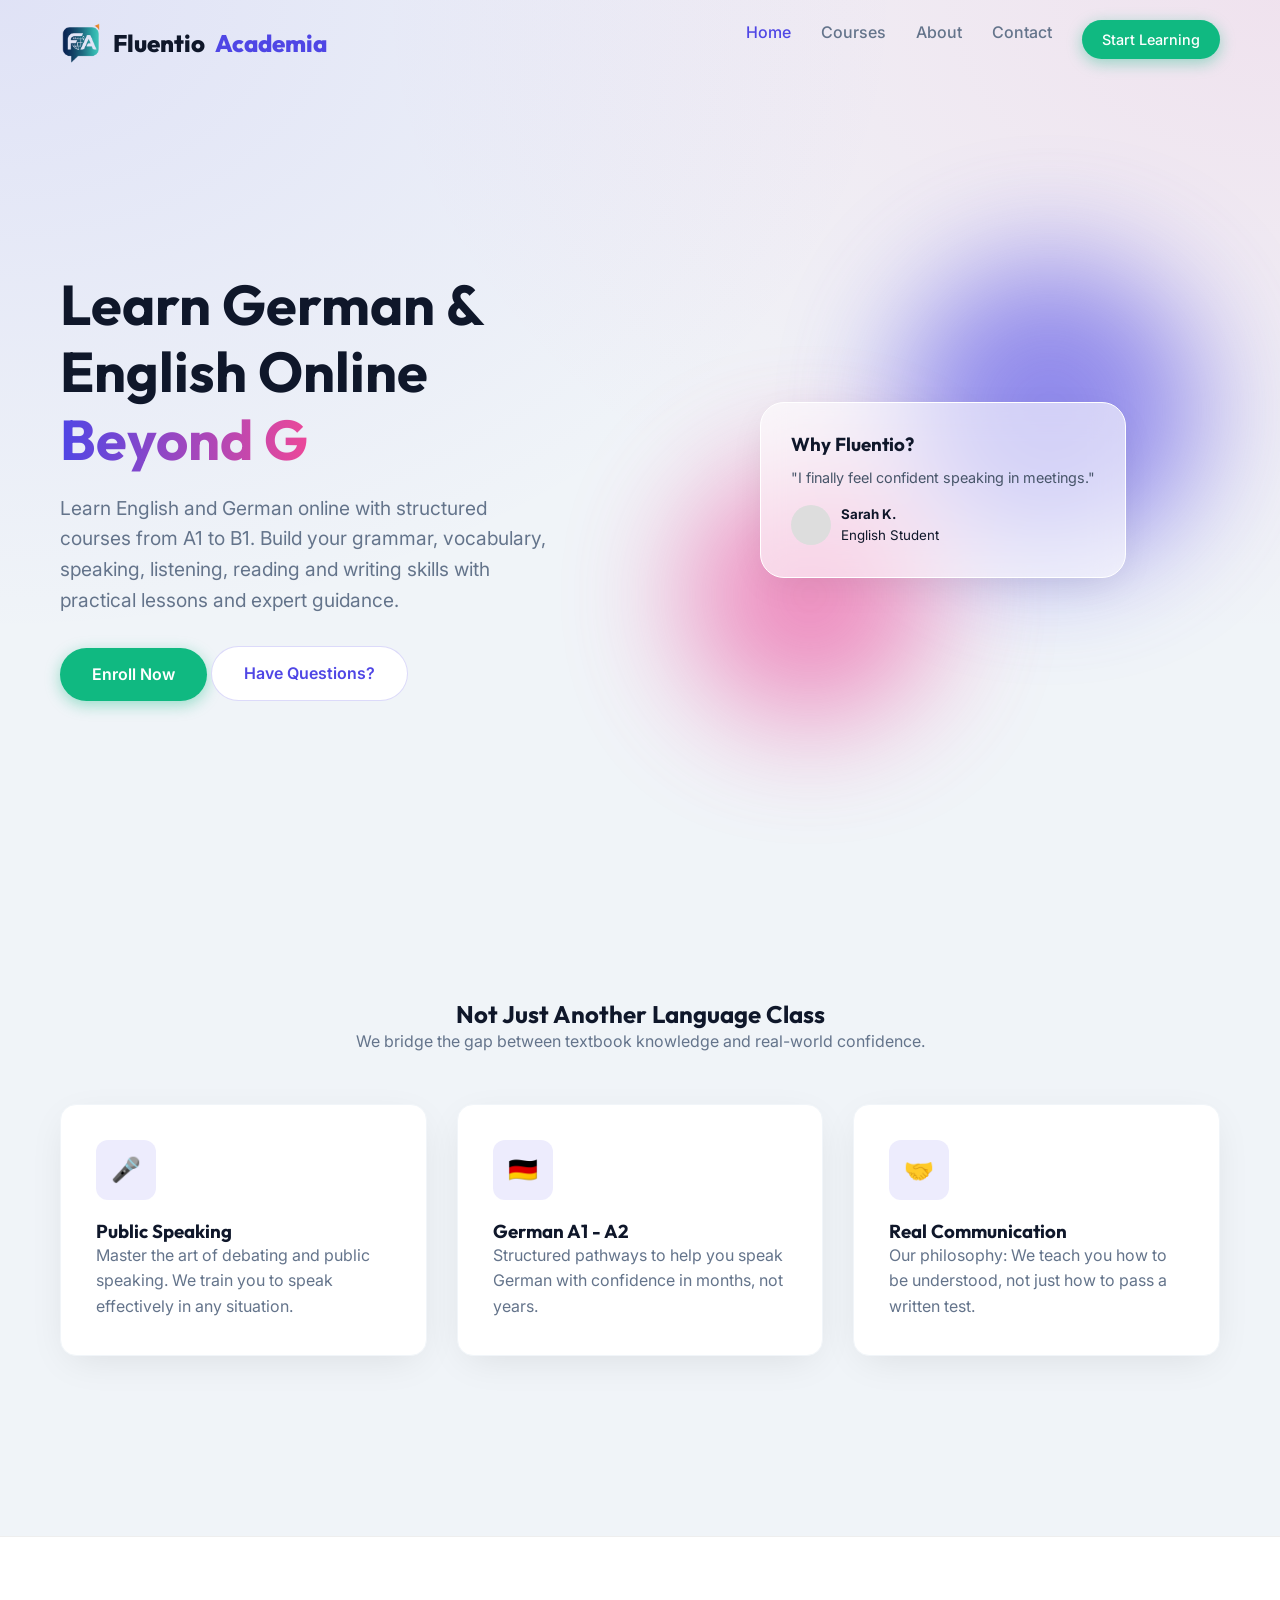
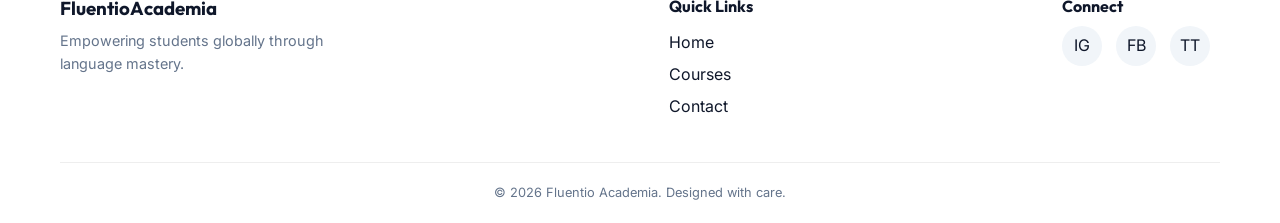
==== index.html @ ab0e600b "Add meta description for SEO Added a meta description tag for SEO optimization." ====
<!DOCTYPE html>
<html lang="en">
<head>
      <meta charset="UTF-8">
    <meta name="viewport" content="width=device-width, initial-scale=1.0"> 

    <title>Learn German & English Online | Fluentio Academia</title>

    <meta name="description" content="Learn German and English online with Fluentio Academia through structured courses, practical lessons, and real communication practice.">

    <link rel="preconnect" href="https://fonts.googleapis.com">
    <link rel="preconnect" href="https://fonts.gstatic.com" crossorigin>
    <link href="https://fonts.googleapis.com/css2?family=Inter:wght@400;500;600&family=Outfit:wght@500;700;800&display=swap" rel="stylesheet">

    <link rel="stylesheet" href="style.css">
    <meta name="google-site-verification" content="ZrYTrTBHNGW5aCZRoIy50OeVQbkloS3wR7sVAbK1KYc" />
</head>
<body>

    <header id="header">
        <div class="container">
            <nav>
                <div class="logo">
                    <img src="assets/logo.png" alt="Fluentio Logo">
                    Fluentio<span>Academia</span>
                </div>
                <ul class="nav-links">
                    <li><a href="index.html" class="active">Home</a></li>
                    <li><a href="courses.html">Courses</a></li>
                    <li><a href="about.html">About</a></li>
                    <li><a href="contact.html">Contact</a></li>
                    <li><a href="courses.html" class="btn btn-primary" style="padding: 8px 20px; font-size: 0.9rem;">Start Learning</a></li>
                </ul>
                <div class="hamburger">
                    <span></span><span></span><span></span>
                </div>
            </nav>
        </div>
    </header>

    <section class="hero">
        <div class="container hero-grid">
            <div class="hero-text reveal">
                <h1>Learn German & English Online <br><span class="gradient-text" id="typewriter"></span></h1>
                <p>Learn English and German online with structured courses from A1 to B1. Build your grammar, vocabulary, speaking, listening, reading and writing skills with practical lessons and expert guidance.</p>
                <div class="cta-group">
                    <a href="courses.html" class="btn btn-primary">Enroll Now</a>
                    <a href="contact.html" class="btn btn-secondary">Have Questions?</a>
                </div>
            </div>
            <div class="hero-visual reveal">
                <div class="blob blob-1"></div>
                <div class="blob blob-2"></div>
                <div class="hero-card-glass">
                    <h3 style="margin-bottom: 10px;">Why Fluentio?</h3>
                    <p style="font-size: 0.9rem; color: #475569;">"I finally feel confident speaking in meetings."</p>
                    <div style="margin-top: 15px; display: flex; align-items: center; gap: 10px;">
                        <div style="width: 40px; height: 40px; background: #ddd; border-radius: 50%; background-image: url('https://images.unsplash.com/photo-1534528741775-53994a69daeb?auto=format&fit=crop&w=64&h=64'); background-size: cover;"></div>
                        <small><b>Sarah K.</b> <br> English Student</small>
                    </div>
                </div>
            </div>
        </div>
    </section>

    <section class="section-padding">
        <div class="container">
            <div class="text-center reveal">
                <h2>Not Just Another Language Class</h2>
                <p style="color: var(--gray);">We bridge the gap between textbook knowledge and real-world confidence.</p>
            </div>
            
            <div class="feature-grid">
                <div class="card reveal">
                    <div class="icon-box">🎤</div>
                    <h3>Public Speaking</h3>
                    <p style="color: var(--gray);">Master the art of debating and public speaking. We train you to speak effectively in any situation.</p>
                </div>
                <div class="card reveal">
                    <div class="icon-box">🇩🇪</div>
                    <h3>German A1 - A2</h3>
                    <p style="color: var(--gray);">Structured pathways to help you speak German with confidence in months, not years.</p>
                </div>
                <div class="card reveal">
                    <div class="icon-box">🤝</div>
                    <h3>Real Communication</h3>
                    <p style="color: var(--gray);">Our philosophy: We teach you how to be understood, not just how to pass a written test.</p>
                </div>
            </div>
        </div>
    </section>

    <footer>
        <div class="container">
            <div class="footer-content">
                <div>
                    <h3>Fluentio<span>Academia</span></h3>
                    <p style="color: var(--gray); font-size: 0.9rem; max-width: 300px; margin-top: 10px;">
                        Empowering students globally through language mastery.
                    </p>
                </div>
                <div>
                    <h4>Quick Links</h4>
                    <ul style="margin-top: 10px; line-height: 2;">
                        <li><a href="index.html">Home</a></li>
                        <li><a href="courses.html">Courses</a></li>
                        <li><a href="contact.html">Contact</a></li>
                    </ul>
                </div>
                <div>
                    <h4>Connect</h4>
                    <div class="socials" style="margin-top: 10px;">
                        <a href="#">IG</a>
                        <a href="#">FB</a>
                        <a href="#">TT</a>
                    </div>
                </div>
            </div>
            <div style="border-top: 1px solid #eee; padding-top: 20px; text-align: center; color: var(--gray); font-size: 0.8rem;">
                &copy; <span id="year"></span> Fluentio Academia. Designed with care.
            </div>
        </div>
    </footer>

    <script src="script.js"></script>
</body>
</html>
---- style.css ----
:root {
    --primary: #4f46e5; /* Indigo */
    --primary-dark: #4338ca;
    --secondary: #ec4899; /* Pink gradient accent */
    --green: #10b981; /* Green for high contrast */
    --accent: #f59e0b; /* Amber */
    --dark: #0f172a;
    --light: #f8fafc;
    --gray: #64748b;
    --glass: rgba(255, 255, 255, 0.7);
    --glass-border: rgba(255, 255, 255, 0.5);
    --shadow: 0 10px 40px -10px rgba(0,0,0,0.1);
    --radius: 16px;
    --font-head: 'Outfit', sans-serif;
    --font-body: 'Inter', sans-serif;
}

* { margin: 0; padding: 0; box-sizing: border-box; }

body {
    font-family: var(--font-body);
    background-color: #f0f4f8;
    color: var(--dark);
    line-height: 1.6;
    overflow-x: hidden;
    /* Mesh Gradient Background */
    background-image: 
        radial-gradient(at 0% 0%, rgba(79, 70, 229, 0.1) 0px, transparent 50%),
        radial-gradient(at 100% 0%, rgba(236, 72, 153, 0.1) 0px, transparent 50%);
    background-attachment: fixed;
}

h1, h2, h3, h4 { font-family: var(--font-head); font-weight: 700; line-height: 1.2; }
a { text-decoration: none; color: inherit; transition: 0.3s; }
ul { list-style: none; }
img { max-width: 100%; display: block; }

/* --- Layout Utilities --- */
.container {
    max-width: 1200px;
    margin: 0 auto;
    padding: 0 20px;
}

.section-padding { padding: 100px 0; }
.text-center { text-align: center; }

/* --- Components --- */
.btn {
    display: inline-block;
    padding: 14px 32px;
    border-radius: 50px;
    font-weight: 600;
    cursor: pointer;
    position: relative;
    overflow: hidden;
    z-index: 1;
    border: none;
    font-size: 1rem;
}

.btn-primary {
    background: var(--green);
    color: white !important; /* Make sure the text color is white */
    box-shadow: 0 4px 15px rgba(16, 185, 129, 0.4);
}

.btn-primary:hover {
    background: #059669; /* Darker green */
    transform: translateY(-3px);
    box-shadow: 0 8px 25px rgba(16, 185, 129, 0.6);
}

.btn-secondary {
    background: white;
    color: var(--primary);
    border: 1px solid rgba(79, 70, 229, 0.2);
}

.btn-secondary:hover {
    background: #f8fafc;
    border-color: var(--primary);
    transform: translateY(-3px);
}

/* --- Header & Nav --- */
header {
    position: fixed;
    top: 0;
    width: 100%;
    z-index: 1000;
    transition: 0.4s ease;
    padding: 20px 0;
}

header.scrolled {
    background: rgba(255, 255, 255, 0.85);
    backdrop-filter: blur(12px);
    padding: 15px 0;
    box-shadow: 0 4px 30px rgba(0, 0, 0, 0.05);
}

nav {
    display: flex;
    justify-content: space-between;
    align-items: center;
}

.logo {
    font-family: var(--font-head);
    font-size: 1.5rem;
    font-weight: 800;
    color: var(--dark);
    display: flex;
    align-items: center;
    gap: 10px;
}

.logo span { color: var(--primary); }
.logo img { height: 40px; }

.nav-links { display: flex; gap: 30px; }
.nav-links a {
    font-weight: 500;
    color: var(--gray);
    position: relative;
}

.nav-links a:hover, .nav-links a.active { color: var(--primary); }
.nav-links a::after {
    content: '';
    position: absolute;
    width: 0;
    height: 2px;
    bottom: -5px;
    left: 0;
    background: var(--secondary);
    transition: 0.3s;
}
.nav-links a:hover::after { width: 100%; }

/* Mobile Menu */
.hamburger { display: none; cursor: pointer; flex-direction: column; gap: 6px; }
.hamburger span { width: 30px; height: 3px; background: var(--dark); border-radius: 3px; transition: 0.3s; }

/* --- Hero Section --- */
.hero {
    min-height: 100vh;
    display: flex;
    align-items: center;
    position: relative;
    padding-top: 80px;
    overflow: hidden;
}

.hero-grid {
    display: grid;
    grid-template-columns: 1fr 1fr;
    gap: 50px;
    align-items: center;
}

.hero-text h1 {
    font-size: 3.5rem;
    margin-bottom: 20px;
    color: var(--dark);
}

.gradient-text {
    background: linear-gradient(to right, var(--primary), var(--secondary));
    -webkit-background-clip: text;
    -webkit-text-fill-color: transparent;
}

.hero-text p {
    font-size: 1.2rem;
    color: var(--gray);
    margin-bottom: 30px;
    max-width: 500px;
}

/* Abstract blobs for Hero Image Area */
.hero-visual {
    position: relative;
    height: 500px;
    display: flex;
    justify-content: center;
    align-items: center;
}

.blob {
    position: absolute;
    border-radius: 50%;
    filter: blur(60px);
    z-index: -1;
    opacity: 0.6;
}
.blob-1 { width: 300px; height: 300px; background: var(--primary); top: 20px; right: 20px; animation: float 6s infinite alternate; }
.blob-2 { width: 250px; height: 250px; background: var(--secondary); bottom: 20px; left: 20px; animation: float 5s infinite alternate-reverse; }

.hero-card-glass {
    background: rgba(255, 255, 255, 0.6);
    backdrop-filter: blur(16px);
    border: 1px solid white;
    padding: 30px;
    border-radius: 24px;
    box-shadow: var(--shadow);
    max-width: 400px;
    position: relative;
    animation: slideUp 1s ease-out;
}

/* --- Features / Grid --- */
.feature-grid {
    display: grid;
    grid-template-columns: repeat(auto-fit, minmax(300px, 1fr));
    gap: 30px;
    margin-top: 50px;
}

/* --- Find this around line 183 in style.css --- */
.card {
    background: white;
    padding: 35px;
    border-radius: var(--radius);
    box-shadow: var(--shadow);
    border: 1px solid #f1f5f9;
    transition: 0.3s;
    position: relative;
    /* CHANGE THIS from hidden to visible */
    overflow: visible; 
}
/* --- Add this to your style.css or update the existing one --- */
.pricing-grid {
    display: grid;
    grid-template-columns: repeat(auto-fit, minmax(320px, 1fr));
    gap: 32px;
    max-width: 900px;
    margin: 0 auto;
    
    /* ADD THIS: Gives the floating badges room at the top so they don't overlap text */
    padding-top: 40px; 
    margin-top: 60px;
}

.card:hover {
    transform: translateY(-10px);
    border-color: var(--primary);
}

.icon-box {
    width: 60px;
    height: 60px;
    background: rgba(79, 70, 229, 0.1);
    border-radius: 12px;
    display: flex;
    align-items: center;
    justify-content: center;
    margin-bottom: 20px;
    font-size: 1.5rem;
}

/* --- Course Cards (Specific) --- */
.course-card {
    display: flex;
    flex-direction: column;
    height: 100%;
}

.course-header { margin-bottom: 20px; border-bottom: 1px solid #eee; padding-bottom: 20px; }
.price-tag { font-size: 2rem; font-weight: 800; color: var(--dark); display: block; margin-top: 10px; }
.price-tag span { font-size: 1rem; color: var(--gray); font-weight: 500; }

.course-features li {
    margin-bottom: 12px;
    color: var(--gray);
    display: flex;
    align-items: center;
    gap: 10px;
}

.course-features li::before {
    content: '✓';
    color: var(--primary);
    font-weight: 800;
}

.badge {
    position: absolute;
    top: 20px;
    right: 20px;
    background: var(--accent);
    color: white;
    padding: 5px 12px;
    border-radius: 20px;
    font-size: 0.75rem;
    font-weight: 700;
    text-transform: uppercase;
}

/* --- Founder Cards --- */
/* --- Founder Cards --- */
.founder-grid {
    display: grid;
    grid-template-columns: repeat(auto-fit, minmax(300px, 1fr));
    gap: 40px;
}

.founder-card {
    text-align: center; /* Ensures text is centered */
    display: flex;
    flex-direction: column;
    align-items: center; /* Ensures the image container is centered */
    padding: 40px 25px;
}

.founder-img {
    width: 200px;  /* Increased size for better visibility */
    height: 200px;
    border-radius: 50%; /* Keeps it circular */
    
    /* THE FIX: */
    object-fit: cover; 
    object-position: top center; /* Focuses on the face/top of image instead of the middle */
    
    margin-bottom: 25px;
    border: 5px solid white; /* Thicker, nicer border */
    box-shadow: 0 10px 25px rgba(79, 70, 229, 0.2); /* Adds a glow behind the photo */
    background-color: #eee; /* Fallback color if image loads slow */
}

.social-handle { 
    color: var(--primary); 
    font-weight: 700; 
    font-size: 0.95rem;
    margin-bottom: 5px;
    text-transform: uppercase;
    letter-spacing: 1px;
}

/* --- Footer --- */
footer {
    background: white;
    padding: 60px 0 20px;
    margin-top: 80px;
    border-top: 1px solid #eee;
}

.footer-content {
    display: flex;
    justify-content: space-between;
    flex-wrap: wrap;
    gap: 40px;
    margin-bottom: 40px;
}

.socials a {
    width: 40px;
    height: 40px;
    background: #f1f5f9;
    display: inline-flex;
    align-items: center;
    justify-content: center;
    border-radius: 50%;
    margin-right: 10px;
}
.socials a:hover { background: var(--primary); color: rgb(10, 10, 10); }

/* --- Animations --- */
@keyframes float {
    0% { transform: translate(0, 0); }
    100% { transform: translate(20px, 40px); }
}

@keyframes slideUp {
    from { opacity: 0; transform: translateY(40px); }
    to { opacity: 1; transform: translateY(0); }
}

.reveal {
    opacity: 0;
    transform: translateY(30px);
    transition: all 0.8s ease-out;
}
.reveal.active { opacity: 1; transform: translateY(0); }

/* --- Mobile Responsiveness --- */
@media (max-width: 900px) {
    .hero-grid, .contact-wrapper { grid-template-columns: 1fr; }
    .hero-text { text-align: center; }
    .hero-text p { margin: 0 auto 30px; }
    .hero-visual { height: 300px; }
    .hero-text h1 { font-size: 2.5rem; }
    
    .hamburger { display: flex; z-index: 1001; }
    .nav-links {
        position: fixed;
        top: 0;
        right: -100%;
        height: 100vh;
        width: 70%;
        background: white;
        flex-direction: column;
        justify-content: center;
        align-items: center;
        box-shadow: -10px 0 30px rgba(0,0,0,0.1);
        transition: 0.4s;
    }
    .nav-links.mobile-active { right: 0; }
}
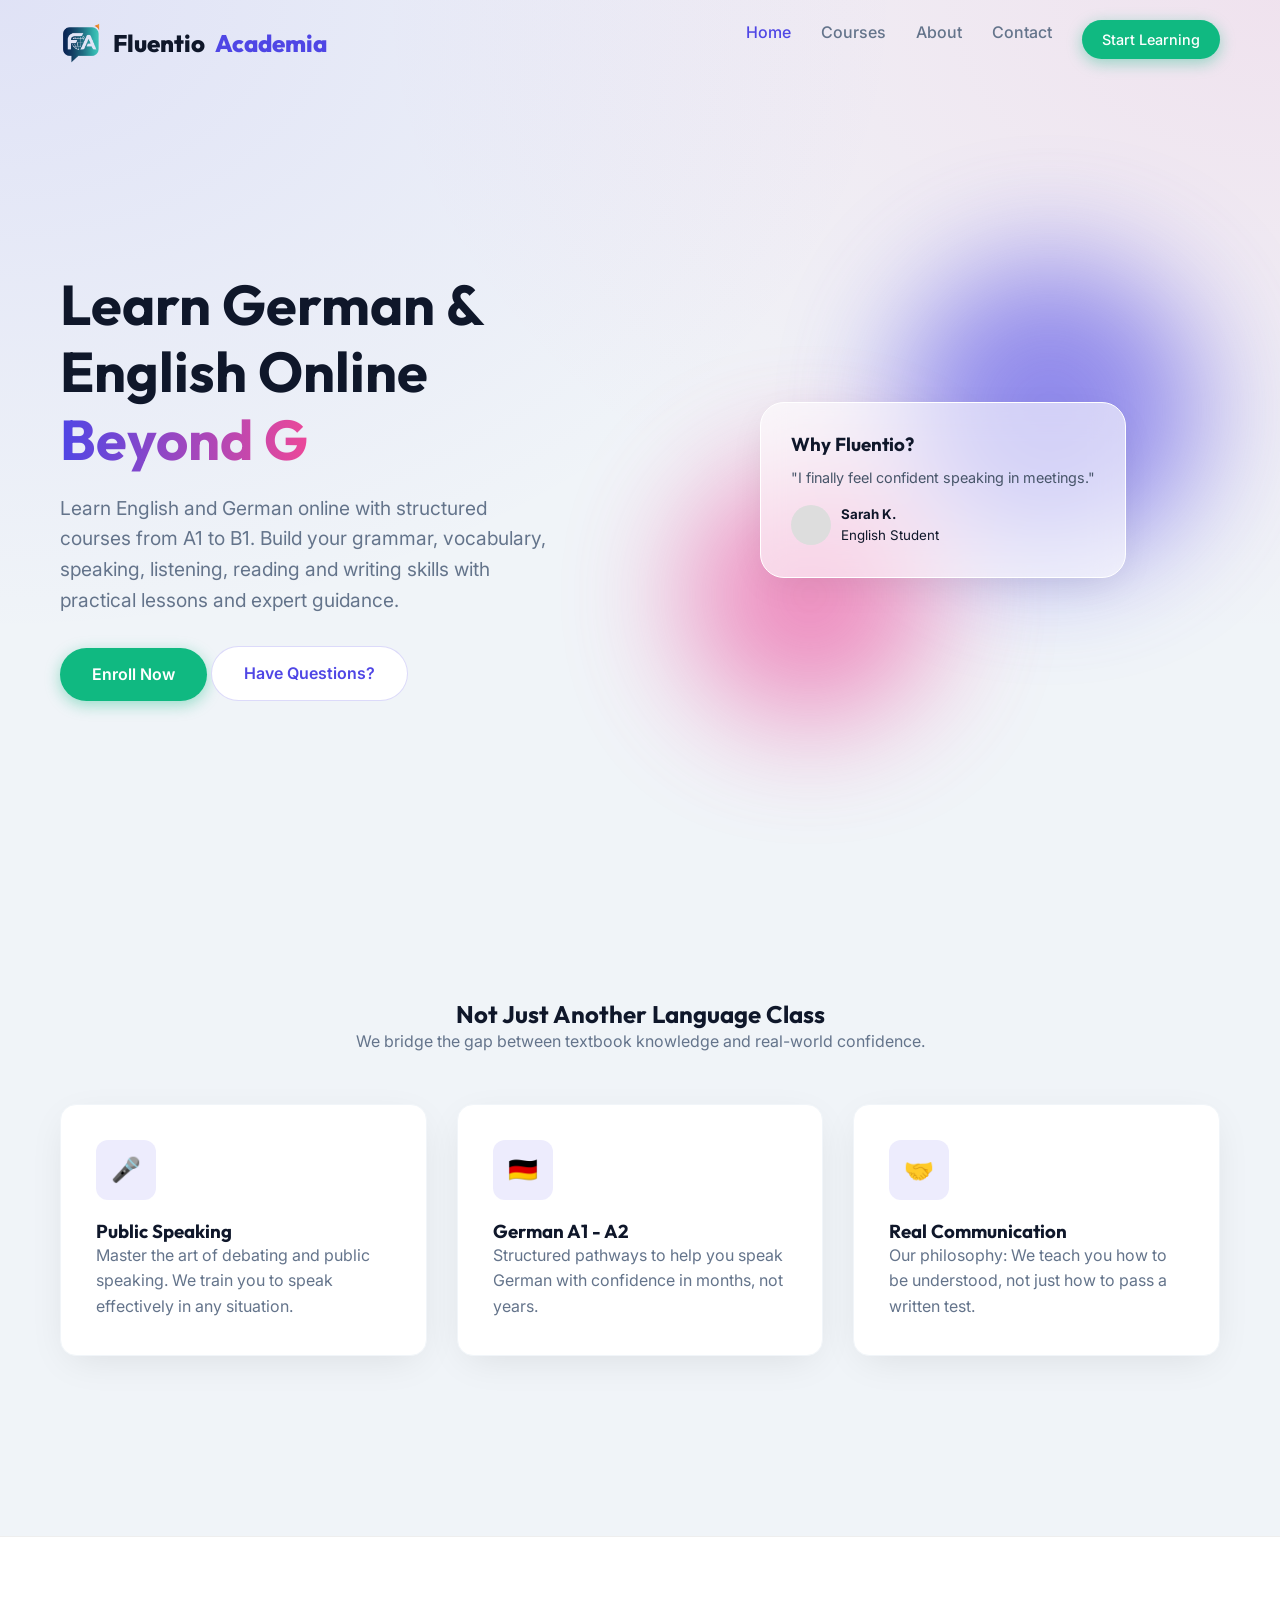
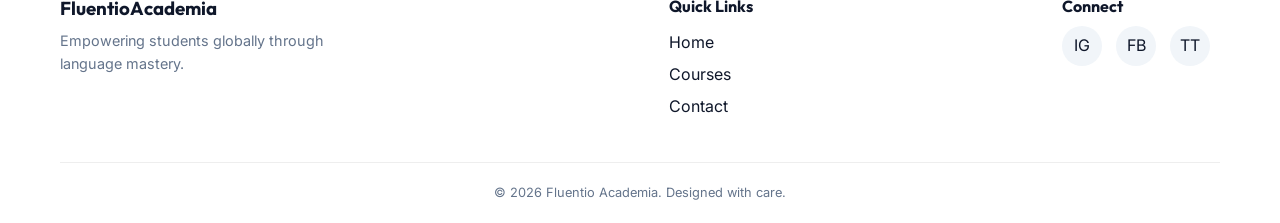
==== commit 8c278dbf: "Revise SEO metadata in index.html Updated the title and description for better SEO. Added robots met" ====
--- a/index.html
+++ b/index.html
@@ -1,19 +1,51 @@
 <!DOCTYPE html>
 <html lang="en">
 <head>
-      <meta charset="UTF-8">
-    <meta name="viewport" content="width=device-width, initial-scale=1.0"> 
+    <meta charset="UTF-8">
+    <meta name="viewport" content="width=device-width, initial-scale=1.0">
 
-    <title>Learn German & English Online | Fluentio Academia</title>
+    <title>Fluentio Academia | Learn German & English Online</title>
 
-    <meta name="description" content="Learn German and English online with Fluentio Academia through structured courses, practical lessons, and real communication practice.">
+    <meta name="description" content="Fluentio Academia offers online German and English courses with structured lessons in grammar, vocabulary, speaking, listening, reading and writing. Learn German from A1 to B1 online.">
 
+    <meta name="robots" content="index, follow">
+
+    <link rel="canonical" href="https://muneebinu.github.io/Fluentio-Academia/">
+
+    <!-- Google Search Console Verification -->
+    <meta name="google-site-verification" content="ZrYTrTBHNGW5aCZRoIy50OeVQbkloS3wR7sVAbK1KYc">
+
+    <!-- Open Graph -->
+    <meta property="og:type" content="website">
+    <meta property="og:title" content="Fluentio Academia | Learn German & English Online">
+    <meta property="og:description" content="Learn German and English online with structured courses and practical lessons.">
+    <meta property="og:url" content="https://muneebinu.github.io/Fluentio-Academia/">
+    <meta property="og:site_name" content="Fluentio Academia">
+
+    <!-- Twitter / X -->
+    <meta name="twitter:card" content="summary">
+    <meta name="twitter:title" content="Fluentio Academia | Learn German & English Online">
+    <meta name="twitter:description" content="Learn German and English online with structured courses and practical lessons.">
+
+    <!-- Fonts -->
     <link rel="preconnect" href="https://fonts.googleapis.com">
     <link rel="preconnect" href="https://fonts.gstatic.com" crossorigin>
+
     <link href="https://fonts.googleapis.com/css2?family=Inter:wght@400;500;600&family=Outfit:wght@500;700;800&display=swap" rel="stylesheet">
 
+    <!-- Website CSS -->
     <link rel="stylesheet" href="style.css">
-    <meta name="google-site-verification" content="ZrYTrTBHNGW5aCZRoIy50OeVQbkloS3wR7sVAbK1KYc" />
+
+    <!-- Structured Data -->
+    <script type="application/ld+json">
+    {
+      "@context": "https://schema.org",
+      "@type": "EducationalOrganization",
+      "name": "Fluentio Academia",
+      "url": "https://muneebinu.github.io/Fluentio-Academia/",
+      "description": "Fluentio Academia offers online German and English language courses with structured lessons in grammar, vocabulary, speaking, listening, reading and writing."
+    }
+    </script>
 </head>
 <body>
 
@@ -21,7 +53,7 @@
         <div class="container">
             <nav>
                 <div class="logo">
-                    <img src="assets/logo.png" alt="Fluentio Logo">
+                  <img src="assets/logo.png" alt="Fluentio Academia logo">
                     Fluentio<span>Academia</span>
                 </div>
                 <ul class="nav-links">
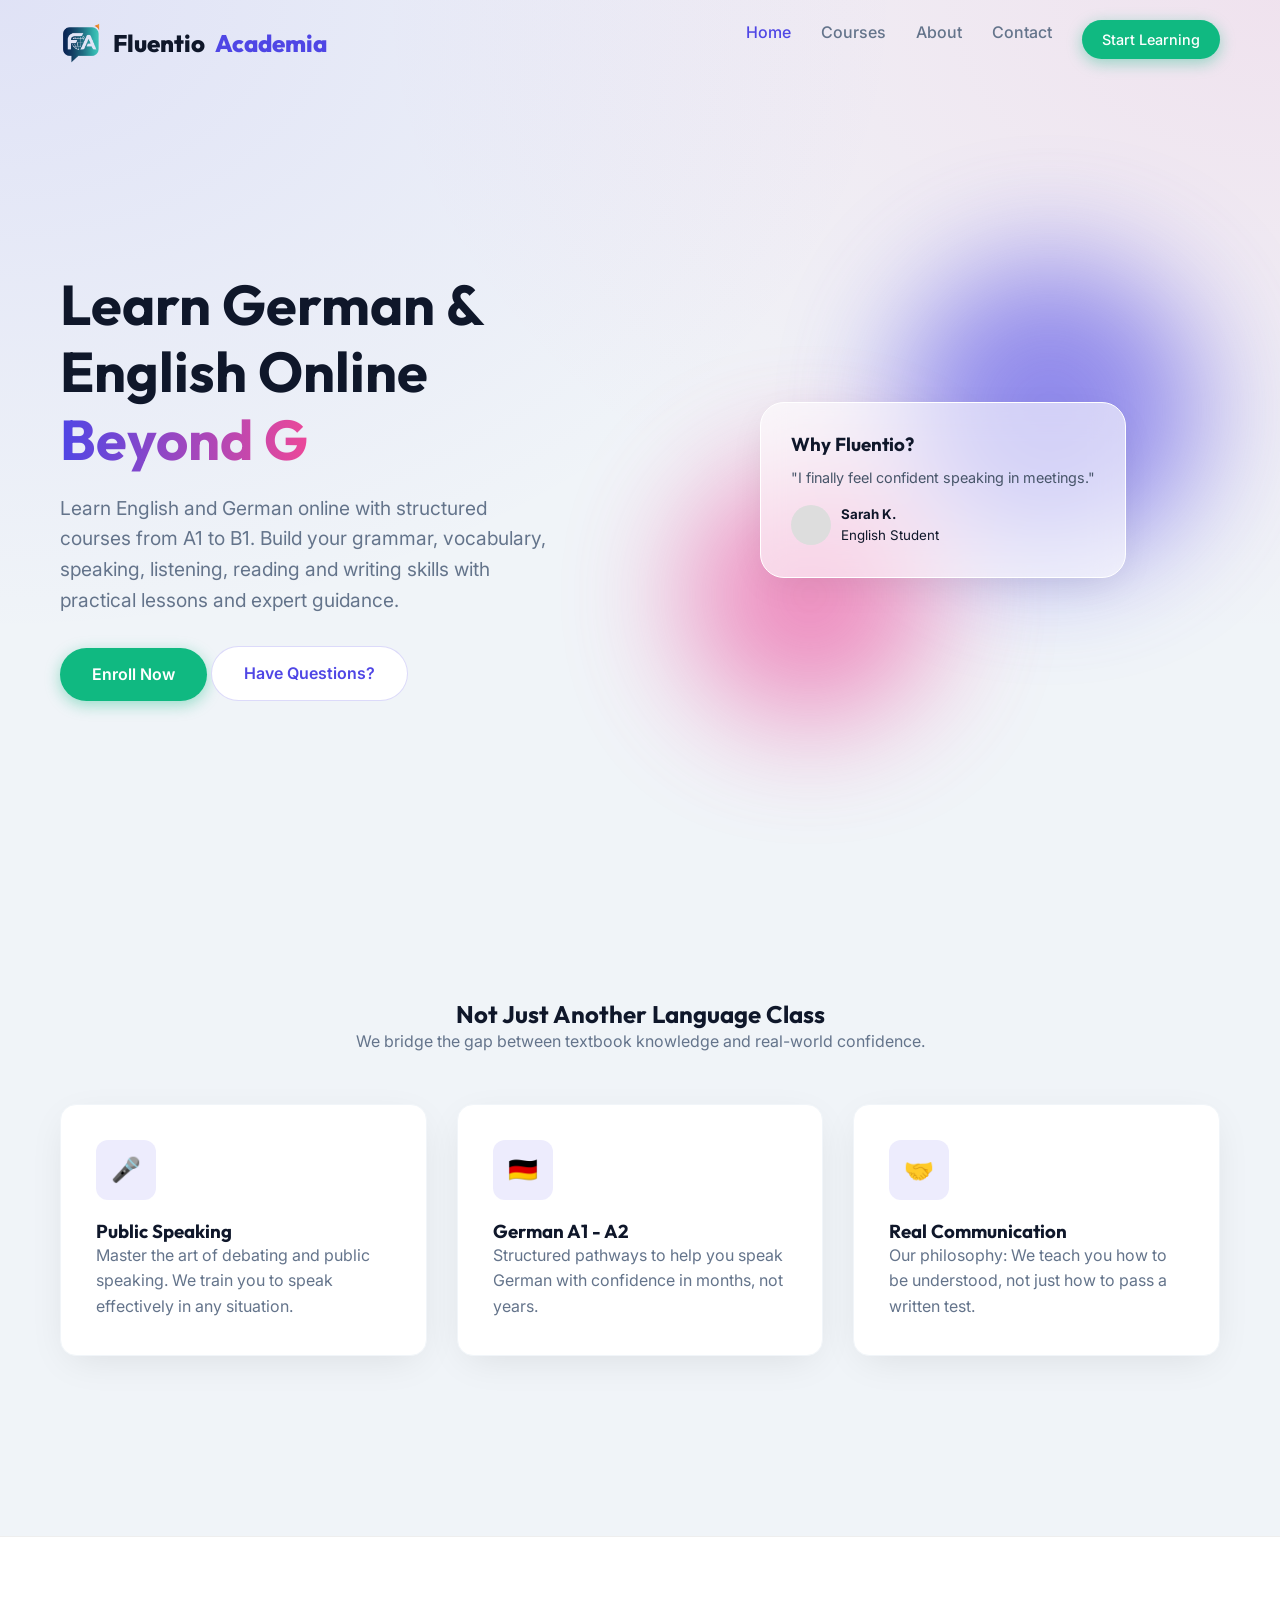
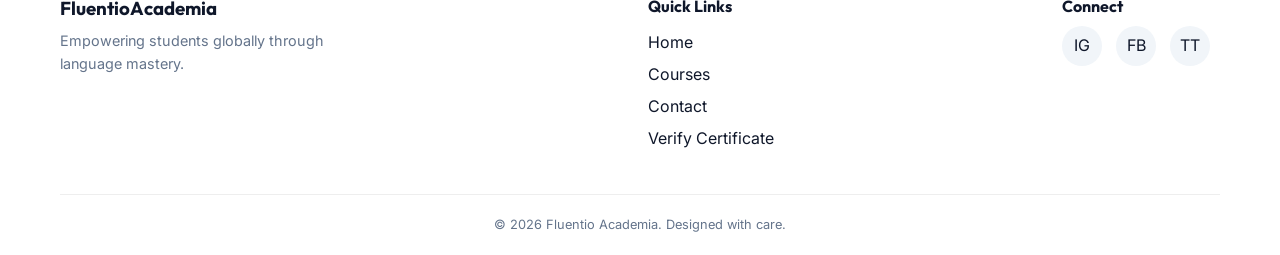
==== commit 1cb6adf0: "Add 'Verify Certificate' link in footer Added a 'Verify Certificate' link to the footer." ====
--- a/index.html
+++ b/index.html
@@ -21,6 +21,7 @@
     <meta property="og:description" content="Learn German and English online with structured courses and practical lessons.">
     <meta property="og:url" content="https://muneebinu.github.io/Fluentio-Academia/">
     <meta property="og:site_name" content="Fluentio Academia">
+<meta property="og:image" content="https://muneebinu.github.io/Fluentio-Academia/assets/logo.png">
 
     <!-- Twitter / X -->
     <meta name="twitter:card" content="summary">
@@ -137,13 +138,14 @@
                         <li><a href="index.html">Home</a></li>
                         <li><a href="courses.html">Courses</a></li>
                         <li><a href="contact.html">Contact</a></li>
+                        <li><a href="verify.html">Verify Certificate</a></li>
                     </ul>
                 </div>
                 <div>
                     <h4>Connect</h4>
                     <div class="socials" style="margin-top: 10px;">
                         <a href="#">IG</a>
-                        <a href="#">FB</a>
+                        <a href="https://www.facebook.com/profile.php?id=61594487991673" target="_blank" rel="noopener">FB</a>
                         <a href="#">TT</a>
                     </div>
                 </div>
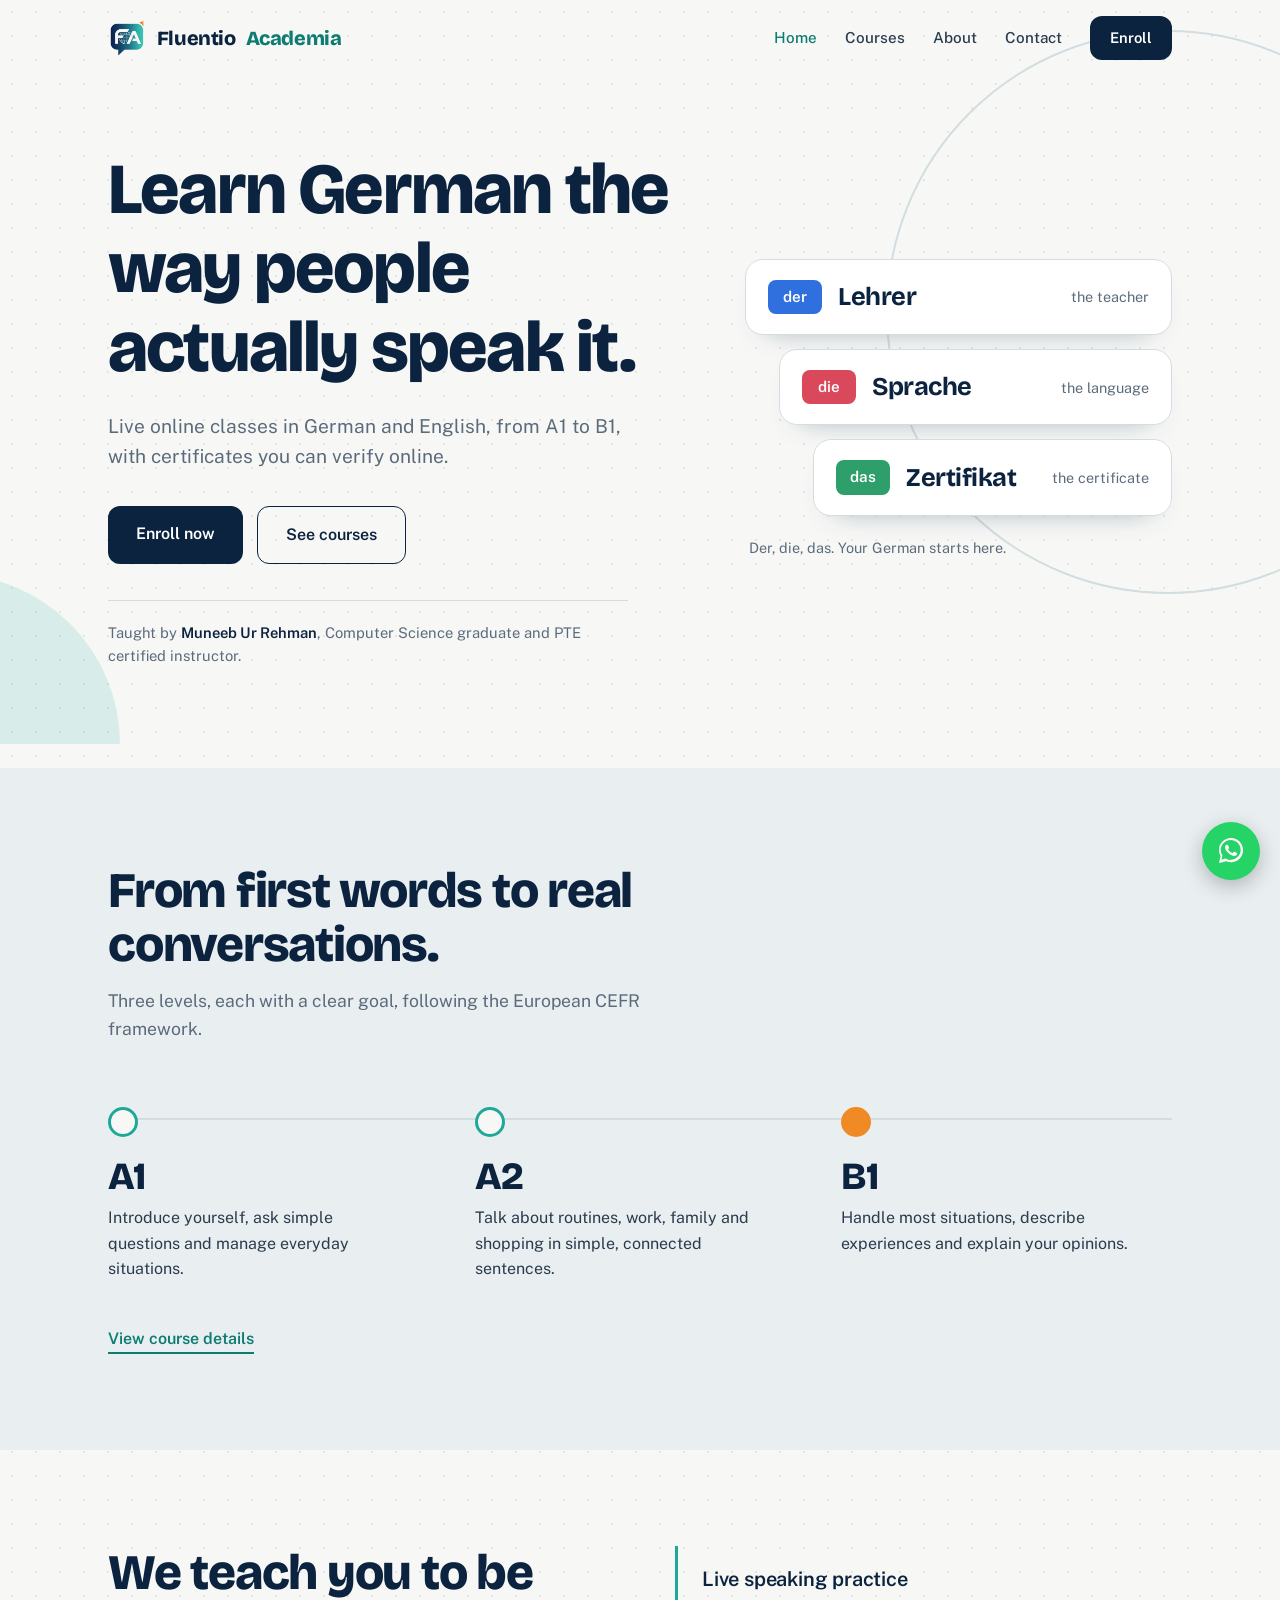
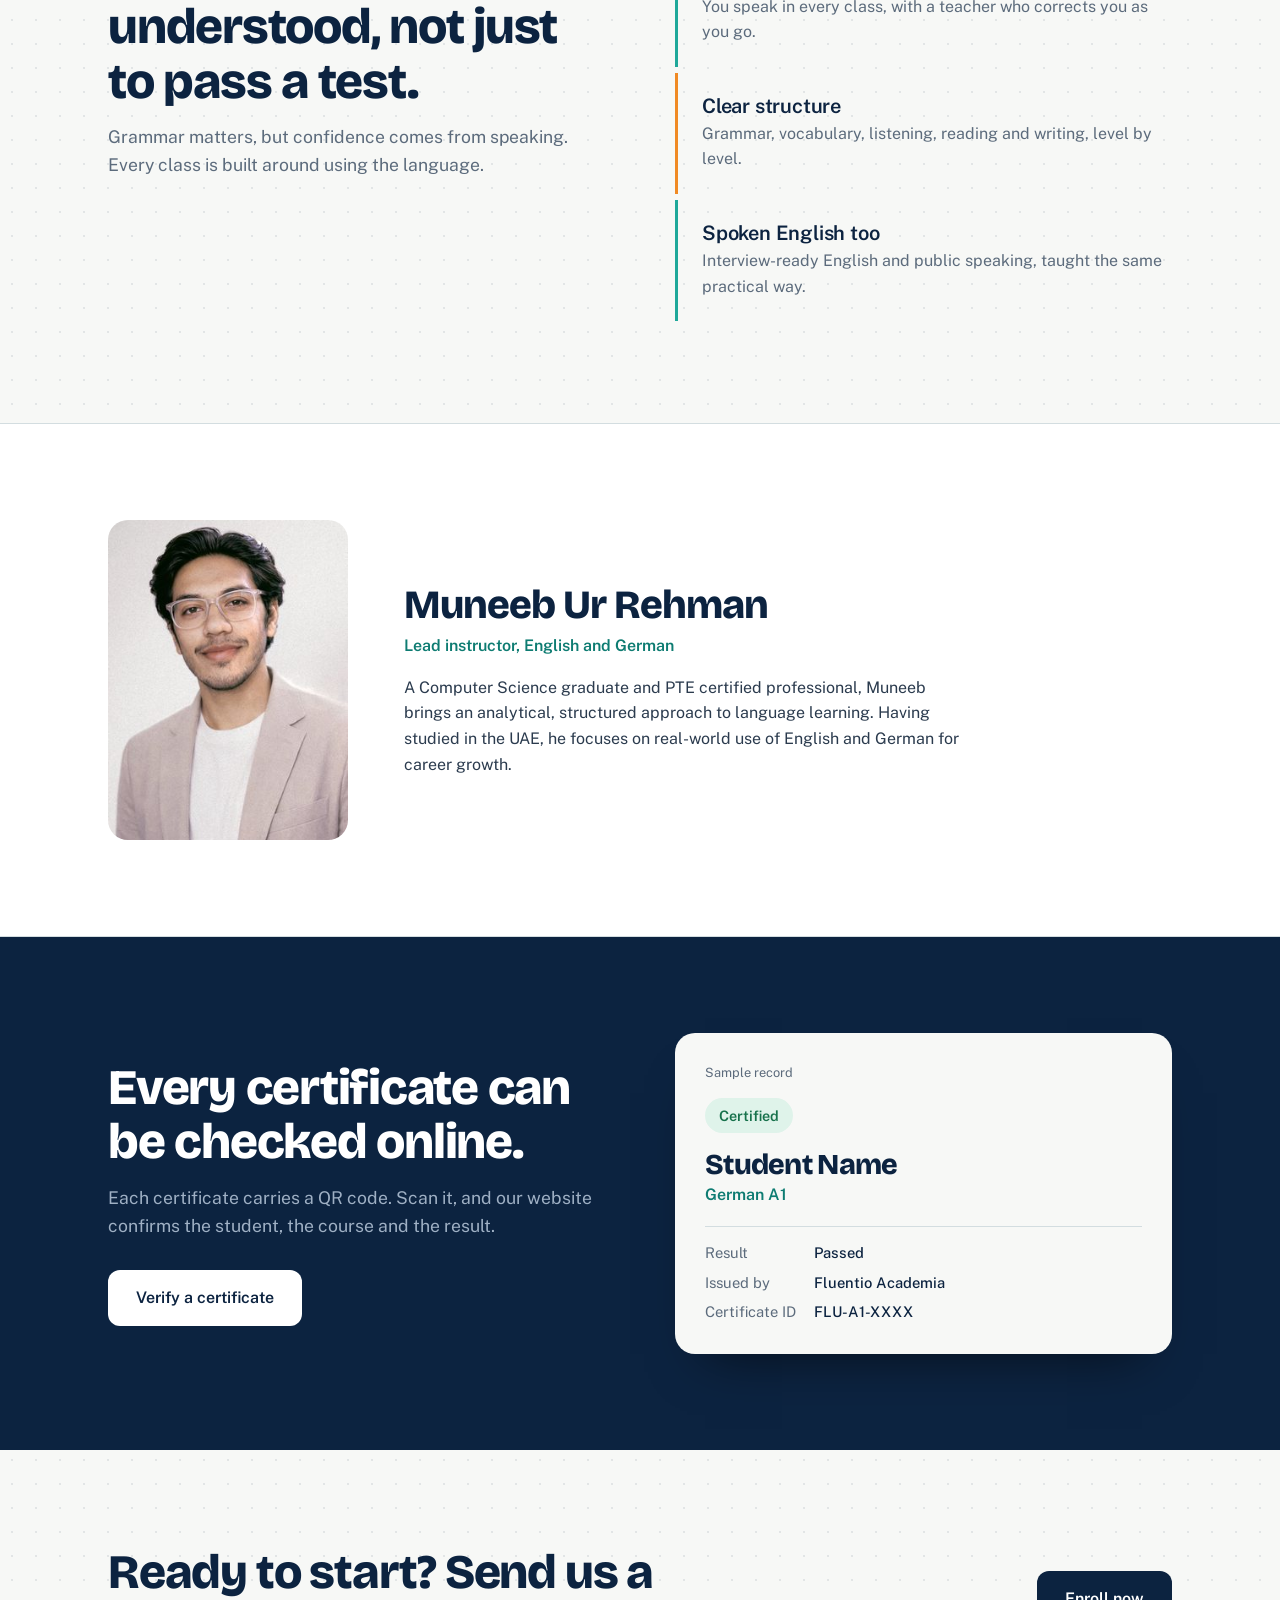
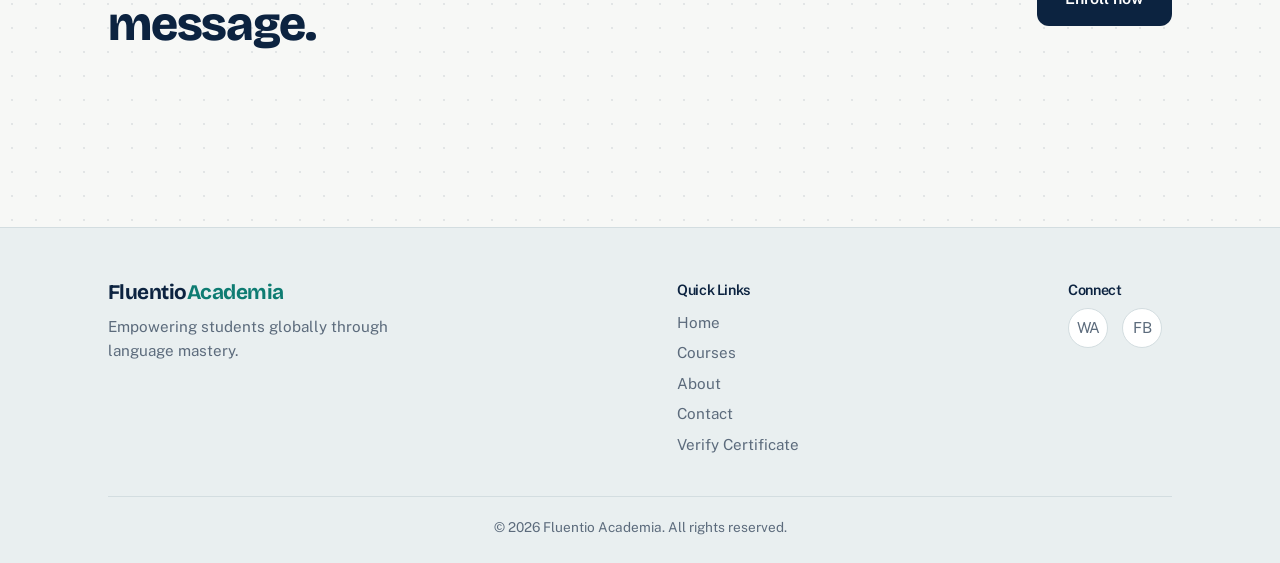
==== commit bd4f66d8: "Revise index.html for improved structure and content Updated the HTML structure and content for Flue" ====
--- a/index.html
+++ b/index.html
@@ -54,7 +54,7 @@
         <div class="container">
             <nav>
                 <div class="logo">
-                  <img src="assets/logo.png" alt="Fluentio Academia logo">
+                    <img src="assets/logo.png" alt="Fluentio Academia logo">
                     Fluentio<span>Academia</span>
                 </div>
                 <ul class="nav-links">
@@ -62,81 +62,110 @@
                     <li><a href="courses.html">Courses</a></li>
                     <li><a href="about.html">About</a></li>
                     <li><a href="contact.html">Contact</a></li>
-                    <li><a href="courses.html" class="btn btn-primary" style="padding: 8px 20px; font-size: 0.9rem;">Start Learning</a></li>
+                    <li><a href="contact.html" class="btn btn-primary">Enroll</a></li>
                 </ul>
-                <div class="hamburger">
-                    <span></span><span></span><span></span>
-                </div>
+                <div class="hamburger" aria-label="Menu"><span></span><span></span><span></span></div>
             </nav>
         </div>
     </header>
 
+    <main>
     <section class="hero">
         <div class="container hero-grid">
-            <div class="hero-text reveal">
-                <h1>Learn German & English Online <br><span class="gradient-text" id="typewriter"></span></h1>
-                <p>Learn English and German online with structured courses from A1 to B1. Build your grammar, vocabulary, speaking, listening, reading and writing skills with practical lessons and expert guidance.</p>
-                <div class="cta-group">
-                    <a href="courses.html" class="btn btn-primary">Enroll Now</a>
-                    <a href="contact.html" class="btn btn-secondary">Have Questions?</a>
+            <div>
+                <h1>Learn German the way people actually speak it.</h1>
+                <p class="lead">Live online classes in German and English, from A1 to B1, with certificates you can verify online.</p>
+                <div class="actions">
+                    <a href="contact.html" class="btn btn-primary">Enroll now</a>
+                    <a href="courses.html" class="btn btn-secondary">See courses</a>
                 </div>
+                <p class="byline">Taught by <b>Muneeb Ur Rehman</b>, Computer Science graduate and PTE certified instructor.</p>
             </div>
-            <div class="hero-visual reveal">
-                <div class="blob blob-1"></div>
-                <div class="blob blob-2"></div>
-                <div class="hero-card-glass">
-                    <h3 style="margin-bottom: 10px;">Why Fluentio?</h3>
-                    <p style="font-size: 0.9rem; color: #475569;">"I finally feel confident speaking in meetings."</p>
-                    <div style="margin-top: 15px; display: flex; align-items: center; gap: 10px;">
-                        <div style="width: 40px; height: 40px; background: #ddd; border-radius: 50%; background-image: url('https://images.unsplash.com/photo-1534528741775-53994a69daeb?auto=format&fit=crop&w=64&h=64'); background-size: cover;"></div>
-                        <small><b>Sarah K.</b> <br> English Student</small>
-                    </div>
-                </div>
+            <div class="words" aria-label="German articles: der, die, das">
+                <div class="word"><span class="art der">der</span><strong>Lehrer</strong><span class="en">the teacher</span></div>
+                <div class="word"><span class="art die">die</span><strong>Sprache</strong><span class="en">the language</span></div>
+                <div class="word"><span class="art das">das</span><strong>Zertifikat</strong><span class="en">the certificate</span></div>
+                <p class="words-cap">Der, die, das. Your German starts here.</p>
             </div>
         </div>
     </section>
 
-    <section class="section-padding">
+    <section class="sec levels">
         <div class="container">
-            <div class="text-center reveal">
-                <h2>Not Just Another Language Class</h2>
-                <p style="color: var(--gray);">We bridge the gap between textbook knowledge and real-world confidence.</p>
+            <h2 class="big">From first words to real conversations.</h2>
+            <p class="kicker-p">Three levels, each with a clear goal, following the European CEFR framework.</p>
+            <div class="track">
+                <div class="lv"><h3>A1</h3><p>Introduce yourself, ask simple questions and manage everyday situations.</p></div>
+                <div class="lv"><h3>A2</h3><p>Talk about routines, work, family and shopping in simple, connected sentences.</p></div>
+                <div class="lv"><h3>B1</h3><p>Handle most situations, describe experiences and explain your opinions.</p></div>
             </div>
-            
-            <div class="feature-grid">
-                <div class="card reveal">
-                    <div class="icon-box">🎤</div>
-                    <h3>Public Speaking</h3>
-                    <p style="color: var(--gray);">Master the art of debating and public speaking. We train you to speak effectively in any situation.</p>
-                </div>
-                <div class="card reveal">
-                    <div class="icon-box">🇩🇪</div>
-                    <h3>German A1 - A2</h3>
-                    <p style="color: var(--gray);">Structured pathways to help you speak German with confidence in months, not years.</p>
-                </div>
-                <div class="card reveal">
-                    <div class="icon-box">🤝</div>
-                    <h3>Real Communication</h3>
-                    <p style="color: var(--gray);">Our philosophy: We teach you how to be understood, not just how to pass a written test.</p>
-                </div>
+            <a href="courses.html" class="more">View course details</a>
+        </div>
+    </section>
+
+    <section class="sec">
+        <div class="container why-grid">
+            <div>
+                <h2 class="big">We teach you to be understood, not just to pass a test.</h2>
+                <p class="kicker-p">Grammar matters, but confidence comes from speaking. Every class is built around using the language.</p>
+            </div>
+            <ul class="points">
+                <li><h3>Live speaking practice</h3><p>You speak in every class, with a teacher who corrects you as you go.</p></li>
+                <li><h3>Clear structure</h3><p>Grammar, vocabulary, listening, reading and writing, level by level.</p></li>
+                <li><h3>Spoken English too</h3><p>Interview-ready English and public speaking, taught the same practical way.</p></li>
+            </ul>
+        </div>
+    </section>
+
+    <section class="sec teach">
+        <div class="container teach-grid">
+            <img src="assets/muneeb.jpg" alt="Muneeb Ur Rehman, lead instructor">
+            <div>
+                <h2>Muneeb Ur Rehman</h2>
+                <div class="role">Lead instructor, English and German</div>
+                <p class="bio">A Computer Science graduate and PTE certified professional, Muneeb brings an analytical, structured approach to language learning. Having studied in the UAE, he focuses on real-world use of English and German for career growth.</p>
             </div>
         </div>
     </section>
+
+    <section class="sec verify">
+        <div class="container verify-grid">
+            <div>
+                <h2 class="big">Every certificate can be checked online.</h2>
+                <p class="kicker-p">Each certificate carries a QR code. Scan it, and our website confirms the student, the course and the result.</p>
+                <a href="verify.html" class="btn">Verify a certificate</a>
+            </div>
+            <div class="record" aria-label="Sample certificate record">
+                <div class="lab">Sample record</div>
+                <span class="ok">Certified</span>
+                <h3>Student Name</h3>
+                <div class="c">German A1</div>
+                <dl><dt>Result</dt><dd>Passed</dd><dt>Issued by</dt><dd>Fluentio Academia</dd><dt>Certificate ID</dt><dd>FLU-A1-XXXX</dd></dl>
+            </div>
+        </div>
+    </section>
+
+    <section class="sec">
+        <div class="container closing-box">
+            <h2>Ready to start? Send us a message.</h2>
+            <a href="contact.html" class="btn btn-primary">Enroll now</a>
+        </div>
+    </section>
+    </main>
 
     <footer>
         <div class="container">
             <div class="footer-content">
                 <div>
                     <h3>Fluentio<span>Academia</span></h3>
-                    <p style="color: var(--gray); font-size: 0.9rem; max-width: 300px; margin-top: 10px;">
-                        Empowering students globally through language mastery.
-                    </p>
+                    <p style="max-width: 300px; margin-top: 10px;">Empowering students globally through language mastery.</p>
                 </div>
                 <div>
                     <h4>Quick Links</h4>
                     <ul style="margin-top: 10px; line-height: 2;">
                         <li><a href="index.html">Home</a></li>
                         <li><a href="courses.html">Courses</a></li>
+                        <li><a href="about.html">About</a></li>
                         <li><a href="contact.html">Contact</a></li>
                         <li><a href="verify.html">Verify Certificate</a></li>
                     </ul>
@@ -144,14 +173,13 @@
                 <div>
                     <h4>Connect</h4>
                     <div class="socials" style="margin-top: 10px;">
-                        <a href="#">IG</a>
-                        <a href="https://www.facebook.com/profile.php?id=61594487991673" target="_blank" rel="noopener">FB</a>
-                        <a href="#">TT</a>
+                        <a href="https://wa.me/923415102172" target="_blank" rel="noopener" aria-label="WhatsApp">WA</a>
+                        <a href="https://www.facebook.com/profile.php?id=61594487991673" target="_blank" rel="noopener" aria-label="Facebook">FB</a>
                     </div>
                 </div>
             </div>
-            <div style="border-top: 1px solid #eee; padding-top: 20px; text-align: center; color: var(--gray); font-size: 0.8rem;">
-                &copy; <span id="year"></span> Fluentio Academia. Designed with care.
+            <div style="border-top: 1px solid var(--line); padding-top: 20px; text-align: center; font-size: 0.85rem;">
+                &copy; <span id="year"></span> Fluentio Academia. All rights reserved.
             </div>
         </div>
     </footer>
--- a/style.css
+++ b/style.css
@@ -1,410 +1,144 @@
-:root {
-    --primary: #4f46e5; /* Indigo */
-    --primary-dark: #4338ca;
-    --secondary: #ec4899; /* Pink gradient accent */
-    --green: #10b981; /* Green for high contrast */
-    --accent: #f59e0b; /* Amber */
-    --dark: #0f172a;
-    --light: #f8fafc;
-    --gray: #64748b;
-    --glass: rgba(255, 255, 255, 0.7);
-    --glass-border: rgba(255, 255, 255, 0.5);
-    --shadow: 0 10px 40px -10px rgba(0,0,0,0.1);
-    --radius: 16px;
-    --font-head: 'Outfit', sans-serif;
-    --font-body: 'Inter', sans-serif;
+@import url('https://fonts.googleapis.com/css2?family=Bricolage+Grotesque:opsz,wght@12..96,600;12..96,800&family=Public+Sans:wght@400;500;600&display=swap');
+
+/* ===== Fluentio Academia design system ===== */
+:root{
+  --ink:#0c2340; --text:#2b3b4e; --gray:#5c6b7c; --paper:#f7f8f6; --mist:#e9eff0; --line:#d3dde0;
+  --teal:#0e7c72; --teal-l:#1fa89a; --orange:#f08a24;
+  --der:#2f6fde; --die:#d9485b; --das:#2e9e6b;
+  /* names used by older page styles, mapped to the new palette */
+  --primary:var(--teal); --primary-dark:#0a5f57; --secondary:var(--orange); --green:var(--teal); --accent:var(--orange);
+  --dark:var(--ink); --light:var(--paper); --glass:rgba(255,255,255,.7); --glass-border:var(--line);
+  --shadow:0 14px 30px -22px rgba(12,35,64,.45); --radius:18px;
+  --font-head:'Bricolage Grotesque','Segoe UI',Arial,sans-serif; --font-body:'Public Sans','Segoe UI',Arial,sans-serif;
 }
+*{margin:0;padding:0;box-sizing:border-box}
+html{scroll-behavior:smooth}
+body{font-family:var(--font-body);color:var(--text);line-height:1.6;overflow-x:hidden;-webkit-font-smoothing:antialiased;
+  background-color:var(--paper);background-image:radial-gradient(rgba(12,35,64,.09) 1px,transparent 1.3px);background-size:24px 24px}
+h1,h2,h3,h4{font-family:var(--font-head);color:var(--ink);line-height:1.1;letter-spacing:-.025em}
+a{text-decoration:none;color:inherit;transition:.2s}ul{list-style:none}img{max-width:100%;display:block}
+:focus-visible{outline:3px solid var(--teal-l);outline-offset:3px;border-radius:6px}
+.container{max-width:1120px;margin:0 auto;padding:0 28px}
+.section-padding{padding:96px 0}.sec{padding:96px 0}
+.text-center{text-align:center}
+.gradient-text{color:var(--teal);background:none;-webkit-text-fill-color:currentColor}
 
-* { margin: 0; padding: 0; box-sizing: border-box; }
+/* buttons */
+.btn{display:inline-block;padding:15px 28px;border-radius:12px;font-weight:600;font-size:1rem;cursor:pointer;border:0;transition:background .2s,transform .2s,border-color .2s}
+.btn-primary{background:var(--ink);color:#fff!important}
+.btn-primary:hover{background:var(--teal);transform:translateY(-2px)}
+.btn-secondary{background:transparent;color:var(--ink);border:1.5px solid var(--ink)}
+.btn-secondary:hover{border-color:var(--teal);color:var(--teal);transform:translateY(-2px)}
 
-body {
-    font-family: var(--font-body);
-    background-color: #f0f4f8;
-    color: var(--dark);
-    line-height: 1.6;
-    overflow-x: hidden;
-    /* Mesh Gradient Background */
-    background-image: 
-        radial-gradient(at 0% 0%, rgba(79, 70, 229, 0.1) 0px, transparent 50%),
-        radial-gradient(at 100% 0%, rgba(236, 72, 153, 0.1) 0px, transparent 50%);
-    background-attachment: fixed;
+/* header */
+header{position:fixed;top:0;left:0;right:0;z-index:1000;padding:16px 0;transition:background .3s,box-shadow .3s,padding .3s}
+header.scrolled{background:rgba(247,248,246,.92);-webkit-backdrop-filter:blur(14px);backdrop-filter:blur(14px);padding:10px 0;box-shadow:0 1px 0 var(--line)}
+nav{display:flex;justify-content:space-between;align-items:center}
+.logo{display:flex;align-items:center;gap:10px;font-family:var(--font-head);font-weight:800;font-size:1.25rem;color:var(--ink);letter-spacing:-.02em}
+.logo span{color:var(--teal)}.logo img{height:36px;width:auto}
+.nav-links{display:flex;align-items:center;gap:28px;font-size:.95rem;font-weight:500}
+.nav-links a:not(.btn){color:var(--text)}
+.nav-links a:not(.btn):hover,.nav-links a.active{color:var(--teal)}
+.nav-links .btn{padding:10px 20px;font-size:.92rem}
+.hamburger{display:none;cursor:pointer;flex-direction:column;gap:6px;padding:8px}
+.hamburger span{width:24px;height:2px;background:var(--ink);border-radius:2px;transition:.3s}
+
+/* home: hero */
+.hero{position:relative;isolation:isolate;overflow:hidden;padding:150px 0 100px}
+.hero::before{content:"";position:absolute;z-index:-1;width:560px;height:560px;border-radius:50%;border:2px solid var(--line);right:-170px;top:30px}
+.hero::after{content:"";position:absolute;z-index:-1;width:170px;height:170px;border-radius:0 170px 0 0;background:var(--teal-l);opacity:.14;left:-50px;bottom:24px}
+.hero-grid{display:grid;grid-template-columns:1.15fr .85fr;gap:60px;align-items:center}
+.hero h1{font-size:clamp(2.6rem,5.6vw,4.6rem);font-weight:800}
+.hero p.lead{font-size:1.2rem;color:var(--gray);margin:24px 0 34px;max-width:520px}
+.actions{display:flex;gap:14px;flex-wrap:wrap}
+.byline{margin-top:36px;padding-top:20px;border-top:1px solid var(--line);font-size:.92rem;color:var(--gray);max-width:520px}
+.byline b{color:var(--ink);font-weight:600}
+.words{display:flex;flex-direction:column;gap:14px}
+.word{display:flex;align-items:center;gap:16px;background:#fff;border:1px solid var(--line);border-radius:18px;padding:20px 22px;box-shadow:var(--shadow);animation:rise .7s both}
+.word:nth-child(2){margin-left:34px;animation-delay:.15s}.word:nth-child(3){margin-left:68px;animation-delay:.3s}
+.art{flex:none;min-width:54px;text-align:center;padding:5px 12px;border-radius:8px;color:#fff;font-weight:600;font-size:.95rem}
+.art.der{background:var(--der)}.art.die{background:var(--die)}.art.das{background:var(--das)}
+.word strong{font-family:var(--font-head);font-size:1.6rem;color:var(--ink);letter-spacing:-.02em;line-height:1.1}
+.word .en{margin-left:auto;color:var(--gray);font-size:.9rem}
+.words-cap{margin:6px 0 0 4px;color:var(--gray);font-size:.9rem}
+@keyframes rise{from{opacity:0;transform:translateY(18px)}to{opacity:1;transform:none}}
+
+/* home: sections */
+h2.big{font-size:clamp(2rem,4vw,3.1rem);font-weight:800;max-width:640px}
+.kicker-p{color:var(--gray);font-size:1.1rem;margin-top:14px;max-width:560px}
+.levels{background:var(--mist)}
+.track{position:relative;display:grid;grid-template-columns:repeat(3,1fr);gap:36px;margin-top:56px}
+.track::before{content:"";position:absolute;left:0;right:0;top:19px;height:2px;background:var(--line)}
+.lv{position:relative;padding-top:56px}
+.lv::before{content:"";position:absolute;top:8px;left:0;width:24px;height:24px;border-radius:50%;background:var(--paper);border:3px solid var(--teal-l)}
+.lv:last-child::before{background:var(--orange);border-color:var(--orange)}
+.lv h3{font-size:2.4rem;font-weight:800}.lv p{margin-top:8px;max-width:300px}
+.more{display:inline-block;margin-top:44px;font-weight:600;color:var(--teal);border-bottom:2px solid currentColor}
+.why-grid{display:grid;grid-template-columns:1fr 1fr;gap:70px;align-items:start}
+.points li{padding:22px 0 22px 24px;border-left:3px solid var(--teal-l);margin-bottom:6px}
+.points li:nth-child(2){border-color:var(--orange)}
+.points h3{font-size:1.25rem;font-weight:600;font-family:var(--font-body);letter-spacing:-.01em;margin-bottom:4px}
+.points p{color:var(--gray)}
+.teach{background:#fff;border-top:1px solid var(--line);border-bottom:1px solid var(--line)}
+.teach-grid{display:grid;grid-template-columns:240px 1fr;gap:56px;align-items:center}
+.teach img{width:240px;height:320px;object-fit:cover;object-position:top;border-radius:20px}
+.teach h2{font-size:clamp(1.8rem,3.4vw,2.5rem);font-weight:800}
+.role{color:var(--teal);font-weight:600;margin:6px 0 16px}.bio{max-width:560px}
+.verify{background:var(--ink);color:#c4d0de}
+.verify h2{color:#fff}.verify .kicker-p{color:#9fb0c4}
+.verify-grid{display:grid;grid-template-columns:1fr 1fr;gap:70px;align-items:center}
+.record{background:var(--paper);color:var(--text);border-radius:20px;padding:30px;box-shadow:0 30px 50px -30px rgba(0,0,0,.6)}
+.record .lab{font-size:.8rem;color:var(--gray);margin-bottom:14px}
+.record .ok{display:inline-block;background:#dff3ea;color:#16714b;font-weight:600;padding:6px 14px;border-radius:999px;font-size:.9rem;margin-bottom:16px}
+.record h3{font-size:1.8rem;font-weight:800}.record .c{color:var(--teal);font-weight:600;margin:2px 0 18px}
+.record dl{display:grid;grid-template-columns:auto 1fr;gap:6px 18px;font-size:.92rem;border-top:1px solid var(--line);padding-top:14px}
+.record dt{color:var(--gray)}.record dd{color:var(--ink);font-weight:500}
+.verify .btn{margin-top:30px;background:#fff;color:var(--ink)!important}.verify .btn:hover{background:var(--orange)}
+.closing-box{display:flex;justify-content:space-between;align-items:center;gap:30px;flex-wrap:wrap}
+.closing-box h2{font-size:clamp(2rem,4vw,3rem);font-weight:800;max-width:560px}
+
+/* shared components used by about / courses / contact */
+.feature-grid,.pricing-grid{display:grid;grid-template-columns:repeat(auto-fit,minmax(300px,1fr));gap:28px;margin-top:50px}
+.pricing-grid{max-width:900px;margin:60px auto 0;padding-top:40px;gap:32px}
+.card{background:#fff;padding:34px;border-radius:var(--radius);box-shadow:var(--shadow);border:1px solid var(--line);transition:transform .3s,border-color .3s;position:relative}
+.card:hover{transform:translateY(-4px);border-color:var(--teal-l)}
+.icon-box{width:56px;height:56px;background:var(--mist);border-radius:14px;display:flex;align-items:center;justify-content:center;margin-bottom:20px;font-size:1.5rem}
+.course-card{display:flex;flex-direction:column;height:100%}
+.course-header{margin-bottom:20px;border-bottom:1px solid var(--line);padding-bottom:20px}
+.price-tag{font-size:2rem;font-weight:800;color:var(--ink);display:block;margin-top:10px}
+.price-tag span{font-size:1rem;color:var(--gray);font-weight:500}
+.course-features li{margin-bottom:12px;color:var(--gray);display:flex;gap:10px}
+.course-features li::before{content:'✓';color:var(--teal);font-weight:800}
+.badge{position:absolute;top:20px;right:20px;background:var(--orange);color:var(--ink);padding:5px 12px;border-radius:20px;font-size:.75rem;font-weight:700;text-transform:uppercase}
+.founder-grid{display:grid;grid-template-columns:repeat(auto-fit,minmax(300px,1fr));gap:40px}
+.founder-card{text-align:center;display:flex;flex-direction:column;align-items:center;padding:40px 25px}
+.founder-img{width:200px;height:200px;border-radius:50%;object-fit:cover;object-position:top center;margin-bottom:25px;border:5px solid #fff;box-shadow:var(--shadow);background:#eee}
+.social-handle{color:var(--teal);font-weight:600;font-size:.95rem;margin-bottom:5px}
+.contact-wrapper{display:grid;grid-template-columns:.8fr 1.2fr;gap:36px;align-items:start}
+.contact-info{background:#fff;border:1px solid var(--line);border-radius:var(--radius);padding:34px;box-shadow:var(--shadow)}
+.contact-info a[href*="wa.me"]{color:var(--teal)!important;font-weight:600!important}
+
+footer{background:var(--mist);padding:54px 0 24px;margin-top:80px;border-top:1px solid var(--line);color:var(--gray);font-size:.95rem}
+.footer-content{display:flex;justify-content:space-between;flex-wrap:wrap;gap:40px;margin-bottom:36px}
+.footer-content h3{font-size:1.3rem}.footer-content h3 span{color:var(--teal)}
+.footer-content h4{font-family:var(--font-body);font-size:.9rem;font-weight:600}
+.footer-content li a:hover{color:var(--teal)}
+.socials a{width:40px;height:40px;background:#fff;border:1px solid var(--line);display:inline-flex;align-items:center;justify-content:center;border-radius:50%;margin-right:10px}
+.socials a:hover{background:var(--teal);color:#fff;border-color:var(--teal)}
+
+.reveal{opacity:0;transform:translateY(24px);transition:opacity .8s ease-out,transform .8s ease-out}
+.reveal.active{opacity:1;transform:none}
+
+@media(max-width:900px){
+  .section-padding,.sec{padding:70px 0}.hero{padding:120px 0 70px}
+  .hero-grid,.why-grid,.verify-grid,.contact-wrapper{grid-template-columns:1fr;gap:40px}
+  .word:nth-child(2),.word:nth-child(3){margin-left:0}
+  .track{grid-template-columns:1fr;gap:6px;padding-left:34px}
+  .track::before{left:11px;right:auto;top:0;bottom:0;width:2px;height:auto}
+  .lv{padding:0 0 30px}.lv::before{left:-34px;top:6px}
+  .teach-grid{grid-template-columns:1fr;gap:30px}.teach img{width:200px;height:266px}
+  .hamburger{display:flex;z-index:1001}
+  .nav-links{position:fixed;top:0;right:-100%;height:100vh;width:72%;background:var(--paper);flex-direction:column;justify-content:center;align-items:center;gap:26px;font-size:1.1rem;box-shadow:-10px 0 30px rgba(12,35,64,.12);transition:right .4s}
+  .nav-links.mobile-active{right:0}
 }
-
-h1, h2, h3, h4 { font-family: var(--font-head); font-weight: 700; line-height: 1.2; }
-a { text-decoration: none; color: inherit; transition: 0.3s; }
-ul { list-style: none; }
-img { max-width: 100%; display: block; }
-
-/* --- Layout Utilities --- */
-.container {
-    max-width: 1200px;
-    margin: 0 auto;
-    padding: 0 20px;
-}
-
-.section-padding { padding: 100px 0; }
-.text-center { text-align: center; }
-
-/* --- Components --- */
-.btn {
-    display: inline-block;
-    padding: 14px 32px;
-    border-radius: 50px;
-    font-weight: 600;
-    cursor: pointer;
-    position: relative;
-    overflow: hidden;
-    z-index: 1;
-    border: none;
-    font-size: 1rem;
-}
-
-.btn-primary {
-    background: var(--green);
-    color: white !important; /* Make sure the text color is white */
-    box-shadow: 0 4px 15px rgba(16, 185, 129, 0.4);
-}
-
-.btn-primary:hover {
-    background: #059669; /* Darker green */
-    transform: translateY(-3px);
-    box-shadow: 0 8px 25px rgba(16, 185, 129, 0.6);
-}
-
-.btn-secondary {
-    background: white;
-    color: var(--primary);
-    border: 1px solid rgba(79, 70, 229, 0.2);
-}
-
-.btn-secondary:hover {
-    background: #f8fafc;
-    border-color: var(--primary);
-    transform: translateY(-3px);
-}
-
-/* --- Header & Nav --- */
-header {
-    position: fixed;
-    top: 0;
-    width: 100%;
-    z-index: 1000;
-    transition: 0.4s ease;
-    padding: 20px 0;
-}
-
-header.scrolled {
-    background: rgba(255, 255, 255, 0.85);
-    backdrop-filter: blur(12px);
-    padding: 15px 0;
-    box-shadow: 0 4px 30px rgba(0, 0, 0, 0.05);
-}
-
-nav {
-    display: flex;
-    justify-content: space-between;
-    align-items: center;
-}
-
-.logo {
-    font-family: var(--font-head);
-    font-size: 1.5rem;
-    font-weight: 800;
-    color: var(--dark);
-    display: flex;
-    align-items: center;
-    gap: 10px;
-}
-
-.logo span { color: var(--primary); }
-.logo img { height: 40px; }
-
-.nav-links { display: flex; gap: 30px; }
-.nav-links a {
-    font-weight: 500;
-    color: var(--gray);
-    position: relative;
-}
-
-.nav-links a:hover, .nav-links a.active { color: var(--primary); }
-.nav-links a::after {
-    content: '';
-    position: absolute;
-    width: 0;
-    height: 2px;
-    bottom: -5px;
-    left: 0;
-    background: var(--secondary);
-    transition: 0.3s;
-}
-.nav-links a:hover::after { width: 100%; }
-
-/* Mobile Menu */
-.hamburger { display: none; cursor: pointer; flex-direction: column; gap: 6px; }
-.hamburger span { width: 30px; height: 3px; background: var(--dark); border-radius: 3px; transition: 0.3s; }
-
-/* --- Hero Section --- */
-.hero {
-    min-height: 100vh;
-    display: flex;
-    align-items: center;
-    position: relative;
-    padding-top: 80px;
-    overflow: hidden;
-}
-
-.hero-grid {
-    display: grid;
-    grid-template-columns: 1fr 1fr;
-    gap: 50px;
-    align-items: center;
-}
-
-.hero-text h1 {
-    font-size: 3.5rem;
-    margin-bottom: 20px;
-    color: var(--dark);
-}
-
-.gradient-text {
-    background: linear-gradient(to right, var(--primary), var(--secondary));
-    -webkit-background-clip: text;
-    -webkit-text-fill-color: transparent;
-}
-
-.hero-text p {
-    font-size: 1.2rem;
-    color: var(--gray);
-    margin-bottom: 30px;
-    max-width: 500px;
-}
-
-/* Abstract blobs for Hero Image Area */
-.hero-visual {
-    position: relative;
-    height: 500px;
-    display: flex;
-    justify-content: center;
-    align-items: center;
-}
-
-.blob {
-    position: absolute;
-    border-radius: 50%;
-    filter: blur(60px);
-    z-index: -1;
-    opacity: 0.6;
-}
-.blob-1 { width: 300px; height: 300px; background: var(--primary); top: 20px; right: 20px; animation: float 6s infinite alternate; }
-.blob-2 { width: 250px; height: 250px; background: var(--secondary); bottom: 20px; left: 20px; animation: float 5s infinite alternate-reverse; }
-
-.hero-card-glass {
-    background: rgba(255, 255, 255, 0.6);
-    backdrop-filter: blur(16px);
-    border: 1px solid white;
-    padding: 30px;
-    border-radius: 24px;
-    box-shadow: var(--shadow);
-    max-width: 400px;
-    position: relative;
-    animation: slideUp 1s ease-out;
-}
-
-/* --- Features / Grid --- */
-.feature-grid {
-    display: grid;
-    grid-template-columns: repeat(auto-fit, minmax(300px, 1fr));
-    gap: 30px;
-    margin-top: 50px;
-}
-
-/* --- Find this around line 183 in style.css --- */
-.card {
-    background: white;
-    padding: 35px;
-    border-radius: var(--radius);
-    box-shadow: var(--shadow);
-    border: 1px solid #f1f5f9;
-    transition: 0.3s;
-    position: relative;
-    /* CHANGE THIS from hidden to visible */
-    overflow: visible; 
-}
-/* --- Add this to your style.css or update the existing one --- */
-.pricing-grid {
-    display: grid;
-    grid-template-columns: repeat(auto-fit, minmax(320px, 1fr));
-    gap: 32px;
-    max-width: 900px;
-    margin: 0 auto;
-    
-    /* ADD THIS: Gives the floating badges room at the top so they don't overlap text */
-    padding-top: 40px; 
-    margin-top: 60px;
-}
-
-.card:hover {
-    transform: translateY(-10px);
-    border-color: var(--primary);
-}
-
-.icon-box {
-    width: 60px;
-    height: 60px;
-    background: rgba(79, 70, 229, 0.1);
-    border-radius: 12px;
-    display: flex;
-    align-items: center;
-    justify-content: center;
-    margin-bottom: 20px;
-    font-size: 1.5rem;
-}
-
-/* --- Course Cards (Specific) --- */
-.course-card {
-    display: flex;
-    flex-direction: column;
-    height: 100%;
-}
-
-.course-header { margin-bottom: 20px; border-bottom: 1px solid #eee; padding-bottom: 20px; }
-.price-tag { font-size: 2rem; font-weight: 800; color: var(--dark); display: block; margin-top: 10px; }
-.price-tag span { font-size: 1rem; color: var(--gray); font-weight: 500; }
-
-.course-features li {
-    margin-bottom: 12px;
-    color: var(--gray);
-    display: flex;
-    align-items: center;
-    gap: 10px;
-}
-
-.course-features li::before {
-    content: '✓';
-    color: var(--primary);
-    font-weight: 800;
-}
-
-.badge {
-    position: absolute;
-    top: 20px;
-    right: 20px;
-    background: var(--accent);
-    color: white;
-    padding: 5px 12px;
-    border-radius: 20px;
-    font-size: 0.75rem;
-    font-weight: 700;
-    text-transform: uppercase;
-}
-
-/* --- Founder Cards --- */
-/* --- Founder Cards --- */
-.founder-grid {
-    display: grid;
-    grid-template-columns: repeat(auto-fit, minmax(300px, 1fr));
-    gap: 40px;
-}
-
-.founder-card {
-    text-align: center; /* Ensures text is centered */
-    display: flex;
-    flex-direction: column;
-    align-items: center; /* Ensures the image container is centered */
-    padding: 40px 25px;
-}
-
-.founder-img {
-    width: 200px;  /* Increased size for better visibility */
-    height: 200px;
-    border-radius: 50%; /* Keeps it circular */
-    
-    /* THE FIX: */
-    object-fit: cover; 
-    object-position: top center; /* Focuses on the face/top of image instead of the middle */
-    
-    margin-bottom: 25px;
-    border: 5px solid white; /* Thicker, nicer border */
-    box-shadow: 0 10px 25px rgba(79, 70, 229, 0.2); /* Adds a glow behind the photo */
-    background-color: #eee; /* Fallback color if image loads slow */
-}
-
-.social-handle { 
-    color: var(--primary); 
-    font-weight: 700; 
-    font-size: 0.95rem;
-    margin-bottom: 5px;
-    text-transform: uppercase;
-    letter-spacing: 1px;
-}
-
-/* --- Footer --- */
-footer {
-    background: white;
-    padding: 60px 0 20px;
-    margin-top: 80px;
-    border-top: 1px solid #eee;
-}
-
-.footer-content {
-    display: flex;
-    justify-content: space-between;
-    flex-wrap: wrap;
-    gap: 40px;
-    margin-bottom: 40px;
-}
-
-.socials a {
-    width: 40px;
-    height: 40px;
-    background: #f1f5f9;
-    display: inline-flex;
-    align-items: center;
-    justify-content: center;
-    border-radius: 50%;
-    margin-right: 10px;
-}
-.socials a:hover { background: var(--primary); color: rgb(10, 10, 10); }
-
-/* --- Animations --- */
-@keyframes float {
-    0% { transform: translate(0, 0); }
-    100% { transform: translate(20px, 40px); }
-}
-
-@keyframes slideUp {
-    from { opacity: 0; transform: translateY(40px); }
-    to { opacity: 1; transform: translateY(0); }
-}
-
-.reveal {
-    opacity: 0;
-    transform: translateY(30px);
-    transition: all 0.8s ease-out;
-}
-.reveal.active { opacity: 1; transform: translateY(0); }
-
-/* --- Mobile Responsiveness --- */
-@media (max-width: 900px) {
-    .hero-grid, .contact-wrapper { grid-template-columns: 1fr; }
-    .hero-text { text-align: center; }
-    .hero-text p { margin: 0 auto 30px; }
-    .hero-visual { height: 300px; }
-    .hero-text h1 { font-size: 2.5rem; }
-    
-    .hamburger { display: flex; z-index: 1001; }
-    .nav-links {
-        position: fixed;
-        top: 0;
-        right: -100%;
-        height: 100vh;
-        width: 70%;
-        background: white;
-        flex-direction: column;
-        justify-content: center;
-        align-items: center;
-        box-shadow: -10px 0 30px rgba(0,0,0,0.1);
-        transition: 0.4s;
-    }
-    .nav-links.mobile-active { right: 0; }
-}+@media(prefers-reduced-motion:reduce){*{animation:none!important;transition:none!important;scroll-behavior:auto!important}.reveal{opacity:1;transform:none}}
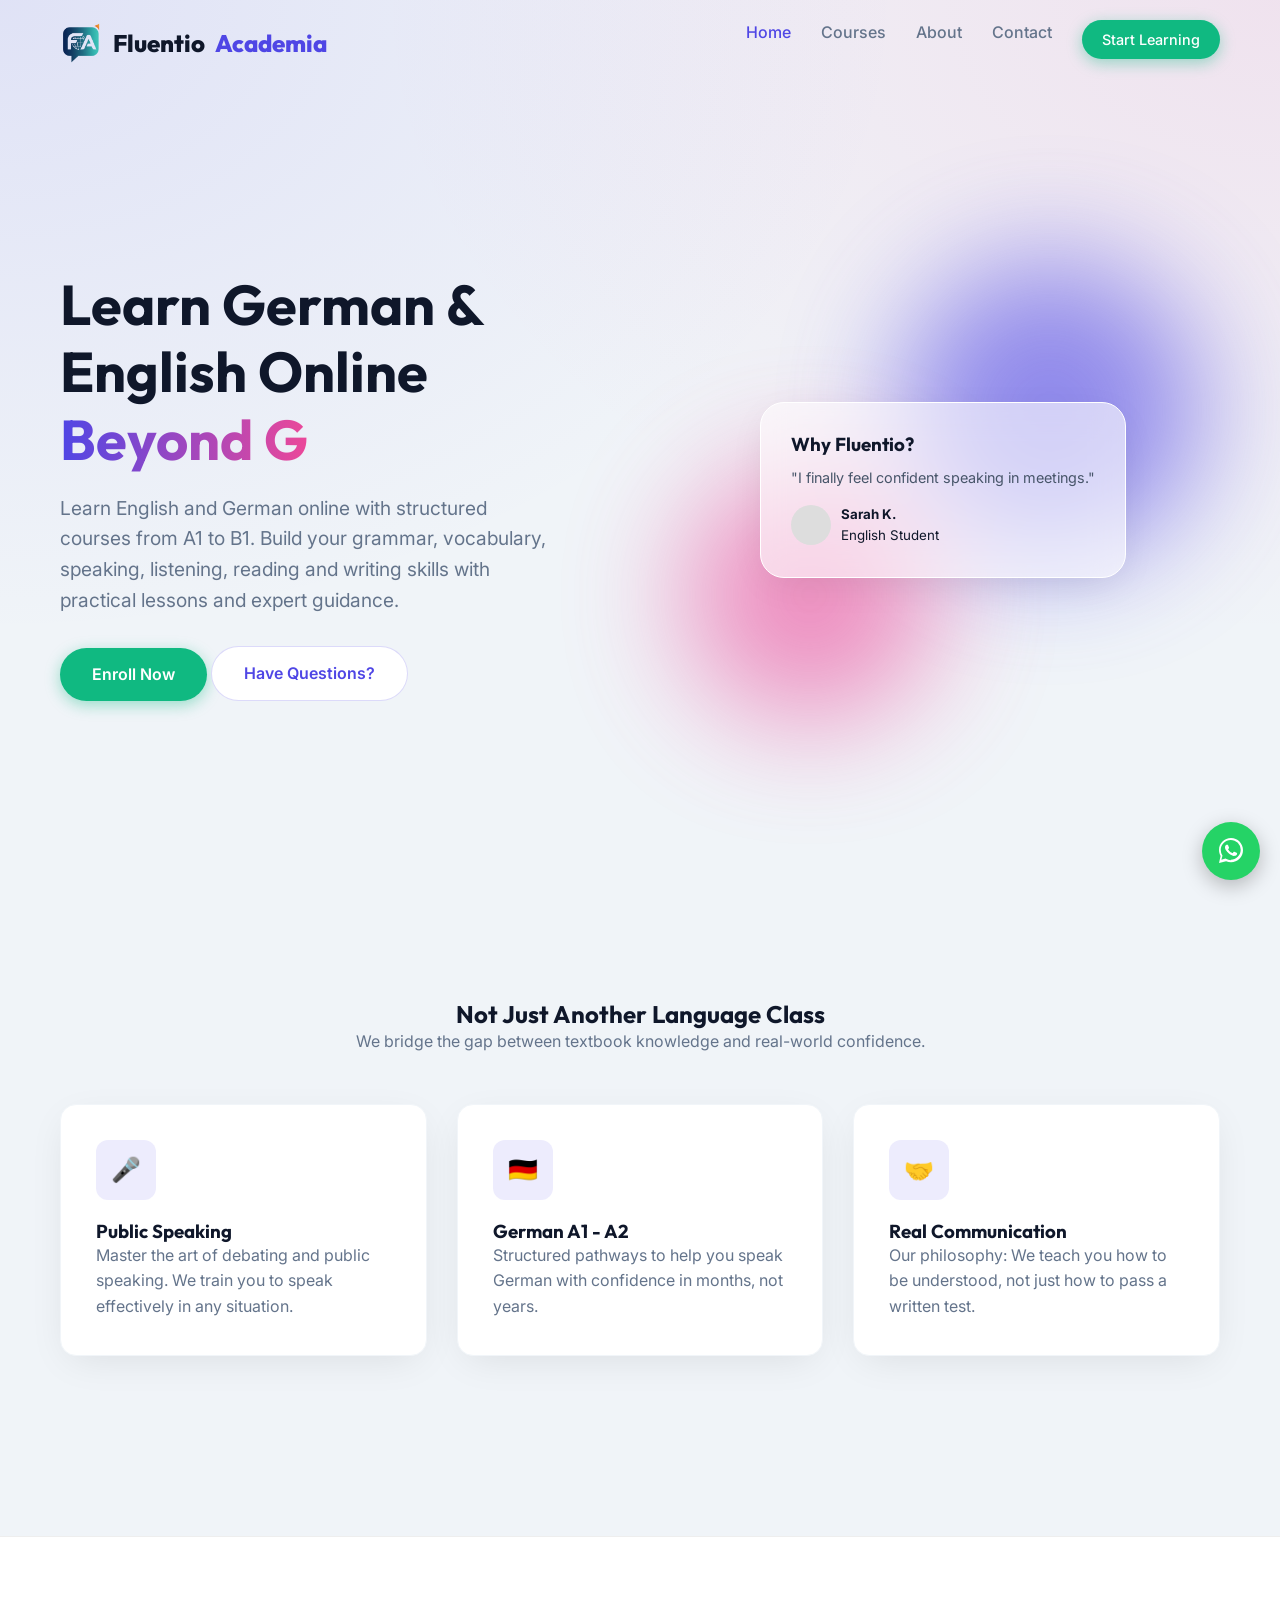
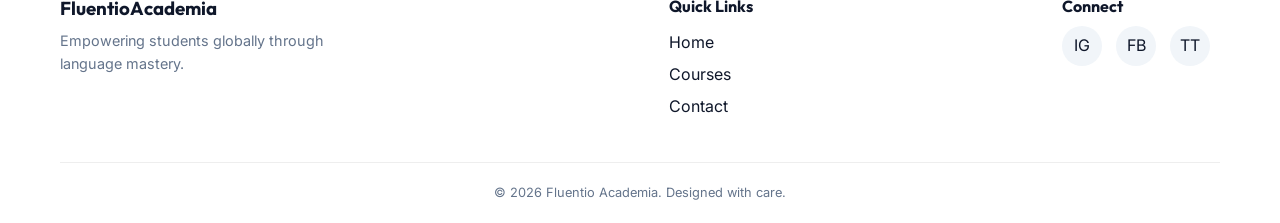
==== commit 1ad44ad3: "Add files via upload" ====
--- a/index.html
+++ b/index.html
@@ -54,7 +54,7 @@
         <div class="container">
             <nav>
                 <div class="logo">
-                    <img src="assets/logo.png" alt="Fluentio Academia logo">
+                  <img src="assets/logo.png" alt="Fluentio Academia logo">
                     Fluentio<span>Academia</span>
                 </div>
                 <ul class="nav-links">
@@ -62,124 +62,95 @@
                     <li><a href="courses.html">Courses</a></li>
                     <li><a href="about.html">About</a></li>
                     <li><a href="contact.html">Contact</a></li>
-                    <li><a href="contact.html" class="btn btn-primary">Enroll</a></li>
+                    <li><a href="courses.html" class="btn btn-primary" style="padding: 8px 20px; font-size: 0.9rem;">Start Learning</a></li>
                 </ul>
-                <div class="hamburger" aria-label="Menu"><span></span><span></span><span></span></div>
+                <div class="hamburger">
+                    <span></span><span></span><span></span>
+                </div>
             </nav>
         </div>
     </header>
 
-    <main>
     <section class="hero">
         <div class="container hero-grid">
-            <div>
-                <h1>Learn German the way people actually speak it.</h1>
-                <p class="lead">Live online classes in German and English, from A1 to B1, with certificates you can verify online.</p>
-                <div class="actions">
-                    <a href="contact.html" class="btn btn-primary">Enroll now</a>
-                    <a href="courses.html" class="btn btn-secondary">See courses</a>
+            <div class="hero-text reveal">
+                <h1>Learn German & English Online <br><span class="gradient-text" id="typewriter"></span></h1>
+                <p>Learn English and German online with structured courses from A1 to B1. Build your grammar, vocabulary, speaking, listening, reading and writing skills with practical lessons and expert guidance.</p>
+                <div class="cta-group">
+                    <a href="courses.html" class="btn btn-primary">Enroll Now</a>
+                    <a href="contact.html" class="btn btn-secondary">Have Questions?</a>
                 </div>
-                <p class="byline">Taught by <b>Muneeb Ur Rehman</b>, Computer Science graduate and PTE certified instructor.</p>
             </div>
-            <div class="words" aria-label="German articles: der, die, das">
-                <div class="word"><span class="art der">der</span><strong>Lehrer</strong><span class="en">the teacher</span></div>
-                <div class="word"><span class="art die">die</span><strong>Sprache</strong><span class="en">the language</span></div>
-                <div class="word"><span class="art das">das</span><strong>Zertifikat</strong><span class="en">the certificate</span></div>
-                <p class="words-cap">Der, die, das. Your German starts here.</p>
+            <div class="hero-visual reveal">
+                <div class="blob blob-1"></div>
+                <div class="blob blob-2"></div>
+                <div class="hero-card-glass">
+                    <h3 style="margin-bottom: 10px;">Why Fluentio?</h3>
+                    <p style="font-size: 0.9rem; color: #475569;">"I finally feel confident speaking in meetings."</p>
+                    <div style="margin-top: 15px; display: flex; align-items: center; gap: 10px;">
+                        <div style="width: 40px; height: 40px; background: #ddd; border-radius: 50%; background-image: url('https://images.unsplash.com/photo-1534528741775-53994a69daeb?auto=format&fit=crop&w=64&h=64'); background-size: cover;"></div>
+                        <small><b>Sarah K.</b> <br> English Student</small>
+                    </div>
+                </div>
             </div>
         </div>
     </section>
 
-    <section class="sec levels">
+    <section class="section-padding">
         <div class="container">
-            <h2 class="big">From first words to real conversations.</h2>
-            <p class="kicker-p">Three levels, each with a clear goal, following the European CEFR framework.</p>
-            <div class="track">
-                <div class="lv"><h3>A1</h3><p>Introduce yourself, ask simple questions and manage everyday situations.</p></div>
-                <div class="lv"><h3>A2</h3><p>Talk about routines, work, family and shopping in simple, connected sentences.</p></div>
-                <div class="lv"><h3>B1</h3><p>Handle most situations, describe experiences and explain your opinions.</p></div>
+            <div class="text-center reveal">
+                <h2>Not Just Another Language Class</h2>
+                <p style="color: var(--gray);">We bridge the gap between textbook knowledge and real-world confidence.</p>
             </div>
-            <a href="courses.html" class="more">View course details</a>
-        </div>
-    </section>
-
-    <section class="sec">
-        <div class="container why-grid">
-            <div>
-                <h2 class="big">We teach you to be understood, not just to pass a test.</h2>
-                <p class="kicker-p">Grammar matters, but confidence comes from speaking. Every class is built around using the language.</p>
-            </div>
-            <ul class="points">
-                <li><h3>Live speaking practice</h3><p>You speak in every class, with a teacher who corrects you as you go.</p></li>
-                <li><h3>Clear structure</h3><p>Grammar, vocabulary, listening, reading and writing, level by level.</p></li>
-                <li><h3>Spoken English too</h3><p>Interview-ready English and public speaking, taught the same practical way.</p></li>
-            </ul>
-        </div>
-    </section>
-
-    <section class="sec teach">
-        <div class="container teach-grid">
-            <img src="assets/muneeb.jpg" alt="Muneeb Ur Rehman, lead instructor">
-            <div>
-                <h2>Muneeb Ur Rehman</h2>
-                <div class="role">Lead instructor, English and German</div>
-                <p class="bio">A Computer Science graduate and PTE certified professional, Muneeb brings an analytical, structured approach to language learning. Having studied in the UAE, he focuses on real-world use of English and German for career growth.</p>
+            
+            <div class="feature-grid">
+                <div class="card reveal">
+                    <div class="icon-box">🎤</div>
+                    <h3>Public Speaking</h3>
+                    <p style="color: var(--gray);">Master the art of debating and public speaking. We train you to speak effectively in any situation.</p>
+                </div>
+                <div class="card reveal">
+                    <div class="icon-box">🇩🇪</div>
+                    <h3>German A1 - A2</h3>
+                    <p style="color: var(--gray);">Structured pathways to help you speak German with confidence in months, not years.</p>
+                </div>
+                <div class="card reveal">
+                    <div class="icon-box">🤝</div>
+                    <h3>Real Communication</h3>
+                    <p style="color: var(--gray);">Our philosophy: We teach you how to be understood, not just how to pass a written test.</p>
+                </div>
             </div>
         </div>
     </section>
-
-    <section class="sec verify">
-        <div class="container verify-grid">
-            <div>
-                <h2 class="big">Every certificate can be checked online.</h2>
-                <p class="kicker-p">Each certificate carries a QR code. Scan it, and our website confirms the student, the course and the result.</p>
-                <a href="verify.html" class="btn">Verify a certificate</a>
-            </div>
-            <div class="record" aria-label="Sample certificate record">
-                <div class="lab">Sample record</div>
-                <span class="ok">Certified</span>
-                <h3>Student Name</h3>
-                <div class="c">German A1</div>
-                <dl><dt>Result</dt><dd>Passed</dd><dt>Issued by</dt><dd>Fluentio Academia</dd><dt>Certificate ID</dt><dd>FLU-A1-XXXX</dd></dl>
-            </div>
-        </div>
-    </section>
-
-    <section class="sec">
-        <div class="container closing-box">
-            <h2>Ready to start? Send us a message.</h2>
-            <a href="contact.html" class="btn btn-primary">Enroll now</a>
-        </div>
-    </section>
-    </main>
 
     <footer>
         <div class="container">
             <div class="footer-content">
                 <div>
                     <h3>Fluentio<span>Academia</span></h3>
-                    <p style="max-width: 300px; margin-top: 10px;">Empowering students globally through language mastery.</p>
+                    <p style="color: var(--gray); font-size: 0.9rem; max-width: 300px; margin-top: 10px;">
+                        Empowering students globally through language mastery.
+                    </p>
                 </div>
                 <div>
                     <h4>Quick Links</h4>
                     <ul style="margin-top: 10px; line-height: 2;">
                         <li><a href="index.html">Home</a></li>
                         <li><a href="courses.html">Courses</a></li>
-                        <li><a href="about.html">About</a></li>
                         <li><a href="contact.html">Contact</a></li>
-                        <li><a href="verify.html">Verify Certificate</a></li>
                     </ul>
                 </div>
                 <div>
                     <h4>Connect</h4>
                     <div class="socials" style="margin-top: 10px;">
-                        <a href="https://wa.me/923415102172" target="_blank" rel="noopener" aria-label="WhatsApp">WA</a>
-                        <a href="https://www.facebook.com/profile.php?id=61594487991673" target="_blank" rel="noopener" aria-label="Facebook">FB</a>
+                        <a href="#">IG</a>
+                        <a href="https://www.facebook.com/profile.php?id=61594487991673" target="_blank" rel="noopener">FB</a>
+                        <a href="#">TT</a>
                     </div>
                 </div>
             </div>
-            <div style="border-top: 1px solid var(--line); padding-top: 20px; text-align: center; font-size: 0.85rem;">
-                &copy; <span id="year"></span> Fluentio Academia. All rights reserved.
+            <div style="border-top: 1px solid #eee; padding-top: 20px; text-align: center; color: var(--gray); font-size: 0.8rem;">
+                &copy; <span id="year"></span> Fluentio Academia. Designed with care.
             </div>
         </div>
     </footer>
--- a/style.css
+++ b/style.css
@@ -1,144 +1,410 @@
-@import url('https://fonts.googleapis.com/css2?family=Bricolage+Grotesque:opsz,wght@12..96,600;12..96,800&family=Public+Sans:wght@400;500;600&display=swap');
-
-/* ===== Fluentio Academia design system ===== */
-:root{
-  --ink:#0c2340; --text:#2b3b4e; --gray:#5c6b7c; --paper:#f7f8f6; --mist:#e9eff0; --line:#d3dde0;
-  --teal:#0e7c72; --teal-l:#1fa89a; --orange:#f08a24;
-  --der:#2f6fde; --die:#d9485b; --das:#2e9e6b;
-  /* names used by older page styles, mapped to the new palette */
-  --primary:var(--teal); --primary-dark:#0a5f57; --secondary:var(--orange); --green:var(--teal); --accent:var(--orange);
-  --dark:var(--ink); --light:var(--paper); --glass:rgba(255,255,255,.7); --glass-border:var(--line);
-  --shadow:0 14px 30px -22px rgba(12,35,64,.45); --radius:18px;
-  --font-head:'Bricolage Grotesque','Segoe UI',Arial,sans-serif; --font-body:'Public Sans','Segoe UI',Arial,sans-serif;
-}
-*{margin:0;padding:0;box-sizing:border-box}
-html{scroll-behavior:smooth}
-body{font-family:var(--font-body);color:var(--text);line-height:1.6;overflow-x:hidden;-webkit-font-smoothing:antialiased;
-  background-color:var(--paper);background-image:radial-gradient(rgba(12,35,64,.09) 1px,transparent 1.3px);background-size:24px 24px}
-h1,h2,h3,h4{font-family:var(--font-head);color:var(--ink);line-height:1.1;letter-spacing:-.025em}
-a{text-decoration:none;color:inherit;transition:.2s}ul{list-style:none}img{max-width:100%;display:block}
-:focus-visible{outline:3px solid var(--teal-l);outline-offset:3px;border-radius:6px}
-.container{max-width:1120px;margin:0 auto;padding:0 28px}
-.section-padding{padding:96px 0}.sec{padding:96px 0}
-.text-center{text-align:center}
-.gradient-text{color:var(--teal);background:none;-webkit-text-fill-color:currentColor}
-
-/* buttons */
-.btn{display:inline-block;padding:15px 28px;border-radius:12px;font-weight:600;font-size:1rem;cursor:pointer;border:0;transition:background .2s,transform .2s,border-color .2s}
-.btn-primary{background:var(--ink);color:#fff!important}
-.btn-primary:hover{background:var(--teal);transform:translateY(-2px)}
-.btn-secondary{background:transparent;color:var(--ink);border:1.5px solid var(--ink)}
-.btn-secondary:hover{border-color:var(--teal);color:var(--teal);transform:translateY(-2px)}
-
-/* header */
-header{position:fixed;top:0;left:0;right:0;z-index:1000;padding:16px 0;transition:background .3s,box-shadow .3s,padding .3s}
-header.scrolled{background:rgba(247,248,246,.92);-webkit-backdrop-filter:blur(14px);backdrop-filter:blur(14px);padding:10px 0;box-shadow:0 1px 0 var(--line)}
-nav{display:flex;justify-content:space-between;align-items:center}
-.logo{display:flex;align-items:center;gap:10px;font-family:var(--font-head);font-weight:800;font-size:1.25rem;color:var(--ink);letter-spacing:-.02em}
-.logo span{color:var(--teal)}.logo img{height:36px;width:auto}
-.nav-links{display:flex;align-items:center;gap:28px;font-size:.95rem;font-weight:500}
-.nav-links a:not(.btn){color:var(--text)}
-.nav-links a:not(.btn):hover,.nav-links a.active{color:var(--teal)}
-.nav-links .btn{padding:10px 20px;font-size:.92rem}
-.hamburger{display:none;cursor:pointer;flex-direction:column;gap:6px;padding:8px}
-.hamburger span{width:24px;height:2px;background:var(--ink);border-radius:2px;transition:.3s}
-
-/* home: hero */
-.hero{position:relative;isolation:isolate;overflow:hidden;padding:150px 0 100px}
-.hero::before{content:"";position:absolute;z-index:-1;width:560px;height:560px;border-radius:50%;border:2px solid var(--line);right:-170px;top:30px}
-.hero::after{content:"";position:absolute;z-index:-1;width:170px;height:170px;border-radius:0 170px 0 0;background:var(--teal-l);opacity:.14;left:-50px;bottom:24px}
-.hero-grid{display:grid;grid-template-columns:1.15fr .85fr;gap:60px;align-items:center}
-.hero h1{font-size:clamp(2.6rem,5.6vw,4.6rem);font-weight:800}
-.hero p.lead{font-size:1.2rem;color:var(--gray);margin:24px 0 34px;max-width:520px}
-.actions{display:flex;gap:14px;flex-wrap:wrap}
-.byline{margin-top:36px;padding-top:20px;border-top:1px solid var(--line);font-size:.92rem;color:var(--gray);max-width:520px}
-.byline b{color:var(--ink);font-weight:600}
-.words{display:flex;flex-direction:column;gap:14px}
-.word{display:flex;align-items:center;gap:16px;background:#fff;border:1px solid var(--line);border-radius:18px;padding:20px 22px;box-shadow:var(--shadow);animation:rise .7s both}
-.word:nth-child(2){margin-left:34px;animation-delay:.15s}.word:nth-child(3){margin-left:68px;animation-delay:.3s}
-.art{flex:none;min-width:54px;text-align:center;padding:5px 12px;border-radius:8px;color:#fff;font-weight:600;font-size:.95rem}
-.art.der{background:var(--der)}.art.die{background:var(--die)}.art.das{background:var(--das)}
-.word strong{font-family:var(--font-head);font-size:1.6rem;color:var(--ink);letter-spacing:-.02em;line-height:1.1}
-.word .en{margin-left:auto;color:var(--gray);font-size:.9rem}
-.words-cap{margin:6px 0 0 4px;color:var(--gray);font-size:.9rem}
-@keyframes rise{from{opacity:0;transform:translateY(18px)}to{opacity:1;transform:none}}
-
-/* home: sections */
-h2.big{font-size:clamp(2rem,4vw,3.1rem);font-weight:800;max-width:640px}
-.kicker-p{color:var(--gray);font-size:1.1rem;margin-top:14px;max-width:560px}
-.levels{background:var(--mist)}
-.track{position:relative;display:grid;grid-template-columns:repeat(3,1fr);gap:36px;margin-top:56px}
-.track::before{content:"";position:absolute;left:0;right:0;top:19px;height:2px;background:var(--line)}
-.lv{position:relative;padding-top:56px}
-.lv::before{content:"";position:absolute;top:8px;left:0;width:24px;height:24px;border-radius:50%;background:var(--paper);border:3px solid var(--teal-l)}
-.lv:last-child::before{background:var(--orange);border-color:var(--orange)}
-.lv h3{font-size:2.4rem;font-weight:800}.lv p{margin-top:8px;max-width:300px}
-.more{display:inline-block;margin-top:44px;font-weight:600;color:var(--teal);border-bottom:2px solid currentColor}
-.why-grid{display:grid;grid-template-columns:1fr 1fr;gap:70px;align-items:start}
-.points li{padding:22px 0 22px 24px;border-left:3px solid var(--teal-l);margin-bottom:6px}
-.points li:nth-child(2){border-color:var(--orange)}
-.points h3{font-size:1.25rem;font-weight:600;font-family:var(--font-body);letter-spacing:-.01em;margin-bottom:4px}
-.points p{color:var(--gray)}
-.teach{background:#fff;border-top:1px solid var(--line);border-bottom:1px solid var(--line)}
-.teach-grid{display:grid;grid-template-columns:240px 1fr;gap:56px;align-items:center}
-.teach img{width:240px;height:320px;object-fit:cover;object-position:top;border-radius:20px}
-.teach h2{font-size:clamp(1.8rem,3.4vw,2.5rem);font-weight:800}
-.role{color:var(--teal);font-weight:600;margin:6px 0 16px}.bio{max-width:560px}
-.verify{background:var(--ink);color:#c4d0de}
-.verify h2{color:#fff}.verify .kicker-p{color:#9fb0c4}
-.verify-grid{display:grid;grid-template-columns:1fr 1fr;gap:70px;align-items:center}
-.record{background:var(--paper);color:var(--text);border-radius:20px;padding:30px;box-shadow:0 30px 50px -30px rgba(0,0,0,.6)}
-.record .lab{font-size:.8rem;color:var(--gray);margin-bottom:14px}
-.record .ok{display:inline-block;background:#dff3ea;color:#16714b;font-weight:600;padding:6px 14px;border-radius:999px;font-size:.9rem;margin-bottom:16px}
-.record h3{font-size:1.8rem;font-weight:800}.record .c{color:var(--teal);font-weight:600;margin:2px 0 18px}
-.record dl{display:grid;grid-template-columns:auto 1fr;gap:6px 18px;font-size:.92rem;border-top:1px solid var(--line);padding-top:14px}
-.record dt{color:var(--gray)}.record dd{color:var(--ink);font-weight:500}
-.verify .btn{margin-top:30px;background:#fff;color:var(--ink)!important}.verify .btn:hover{background:var(--orange)}
-.closing-box{display:flex;justify-content:space-between;align-items:center;gap:30px;flex-wrap:wrap}
-.closing-box h2{font-size:clamp(2rem,4vw,3rem);font-weight:800;max-width:560px}
-
-/* shared components used by about / courses / contact */
-.feature-grid,.pricing-grid{display:grid;grid-template-columns:repeat(auto-fit,minmax(300px,1fr));gap:28px;margin-top:50px}
-.pricing-grid{max-width:900px;margin:60px auto 0;padding-top:40px;gap:32px}
-.card{background:#fff;padding:34px;border-radius:var(--radius);box-shadow:var(--shadow);border:1px solid var(--line);transition:transform .3s,border-color .3s;position:relative}
-.card:hover{transform:translateY(-4px);border-color:var(--teal-l)}
-.icon-box{width:56px;height:56px;background:var(--mist);border-radius:14px;display:flex;align-items:center;justify-content:center;margin-bottom:20px;font-size:1.5rem}
-.course-card{display:flex;flex-direction:column;height:100%}
-.course-header{margin-bottom:20px;border-bottom:1px solid var(--line);padding-bottom:20px}
-.price-tag{font-size:2rem;font-weight:800;color:var(--ink);display:block;margin-top:10px}
-.price-tag span{font-size:1rem;color:var(--gray);font-weight:500}
-.course-features li{margin-bottom:12px;color:var(--gray);display:flex;gap:10px}
-.course-features li::before{content:'✓';color:var(--teal);font-weight:800}
-.badge{position:absolute;top:20px;right:20px;background:var(--orange);color:var(--ink);padding:5px 12px;border-radius:20px;font-size:.75rem;font-weight:700;text-transform:uppercase}
-.founder-grid{display:grid;grid-template-columns:repeat(auto-fit,minmax(300px,1fr));gap:40px}
-.founder-card{text-align:center;display:flex;flex-direction:column;align-items:center;padding:40px 25px}
-.founder-img{width:200px;height:200px;border-radius:50%;object-fit:cover;object-position:top center;margin-bottom:25px;border:5px solid #fff;box-shadow:var(--shadow);background:#eee}
-.social-handle{color:var(--teal);font-weight:600;font-size:.95rem;margin-bottom:5px}
-.contact-wrapper{display:grid;grid-template-columns:.8fr 1.2fr;gap:36px;align-items:start}
-.contact-info{background:#fff;border:1px solid var(--line);border-radius:var(--radius);padding:34px;box-shadow:var(--shadow)}
-.contact-info a[href*="wa.me"]{color:var(--teal)!important;font-weight:600!important}
-
-footer{background:var(--mist);padding:54px 0 24px;margin-top:80px;border-top:1px solid var(--line);color:var(--gray);font-size:.95rem}
-.footer-content{display:flex;justify-content:space-between;flex-wrap:wrap;gap:40px;margin-bottom:36px}
-.footer-content h3{font-size:1.3rem}.footer-content h3 span{color:var(--teal)}
-.footer-content h4{font-family:var(--font-body);font-size:.9rem;font-weight:600}
-.footer-content li a:hover{color:var(--teal)}
-.socials a{width:40px;height:40px;background:#fff;border:1px solid var(--line);display:inline-flex;align-items:center;justify-content:center;border-radius:50%;margin-right:10px}
-.socials a:hover{background:var(--teal);color:#fff;border-color:var(--teal)}
-
-.reveal{opacity:0;transform:translateY(24px);transition:opacity .8s ease-out,transform .8s ease-out}
-.reveal.active{opacity:1;transform:none}
-
-@media(max-width:900px){
-  .section-padding,.sec{padding:70px 0}.hero{padding:120px 0 70px}
-  .hero-grid,.why-grid,.verify-grid,.contact-wrapper{grid-template-columns:1fr;gap:40px}
-  .word:nth-child(2),.word:nth-child(3){margin-left:0}
-  .track{grid-template-columns:1fr;gap:6px;padding-left:34px}
-  .track::before{left:11px;right:auto;top:0;bottom:0;width:2px;height:auto}
-  .lv{padding:0 0 30px}.lv::before{left:-34px;top:6px}
-  .teach-grid{grid-template-columns:1fr;gap:30px}.teach img{width:200px;height:266px}
-  .hamburger{display:flex;z-index:1001}
-  .nav-links{position:fixed;top:0;right:-100%;height:100vh;width:72%;background:var(--paper);flex-direction:column;justify-content:center;align-items:center;gap:26px;font-size:1.1rem;box-shadow:-10px 0 30px rgba(12,35,64,.12);transition:right .4s}
-  .nav-links.mobile-active{right:0}
-}
-@media(prefers-reduced-motion:reduce){*{animation:none!important;transition:none!important;scroll-behavior:auto!important}.reveal{opacity:1;transform:none}}
+:root {
+    --primary: #4f46e5; /* Indigo */
+    --primary-dark: #4338ca;
+    --secondary: #ec4899; /* Pink gradient accent */
+    --green: #10b981; /* Green for high contrast */
+    --accent: #f59e0b; /* Amber */
+    --dark: #0f172a;
+    --light: #f8fafc;
+    --gray: #64748b;
+    --glass: rgba(255, 255, 255, 0.7);
+    --glass-border: rgba(255, 255, 255, 0.5);
+    --shadow: 0 10px 40px -10px rgba(0,0,0,0.1);
+    --radius: 16px;
+    --font-head: 'Outfit', sans-serif;
+    --font-body: 'Inter', sans-serif;
+}
+
+* { margin: 0; padding: 0; box-sizing: border-box; }
+
+body {
+    font-family: var(--font-body);
+    background-color: #f0f4f8;
+    color: var(--dark);
+    line-height: 1.6;
+    overflow-x: hidden;
+    /* Mesh Gradient Background */
+    background-image: 
+        radial-gradient(at 0% 0%, rgba(79, 70, 229, 0.1) 0px, transparent 50%),
+        radial-gradient(at 100% 0%, rgba(236, 72, 153, 0.1) 0px, transparent 50%);
+    background-attachment: fixed;
+}
+
+h1, h2, h3, h4 { font-family: var(--font-head); font-weight: 700; line-height: 1.2; }
+a { text-decoration: none; color: inherit; transition: 0.3s; }
+ul { list-style: none; }
+img { max-width: 100%; display: block; }
+
+/* --- Layout Utilities --- */
+.container {
+    max-width: 1200px;
+    margin: 0 auto;
+    padding: 0 20px;
+}
+
+.section-padding { padding: 100px 0; }
+.text-center { text-align: center; }
+
+/* --- Components --- */
+.btn {
+    display: inline-block;
+    padding: 14px 32px;
+    border-radius: 50px;
+    font-weight: 600;
+    cursor: pointer;
+    position: relative;
+    overflow: hidden;
+    z-index: 1;
+    border: none;
+    font-size: 1rem;
+}
+
+.btn-primary {
+    background: var(--green);
+    color: white !important; /* Make sure the text color is white */
+    box-shadow: 0 4px 15px rgba(16, 185, 129, 0.4);
+}
+
+.btn-primary:hover {
+    background: #059669; /* Darker green */
+    transform: translateY(-3px);
+    box-shadow: 0 8px 25px rgba(16, 185, 129, 0.6);
+}
+
+.btn-secondary {
+    background: white;
+    color: var(--primary);
+    border: 1px solid rgba(79, 70, 229, 0.2);
+}
+
+.btn-secondary:hover {
+    background: #f8fafc;
+    border-color: var(--primary);
+    transform: translateY(-3px);
+}
+
+/* --- Header & Nav --- */
+header {
+    position: fixed;
+    top: 0;
+    width: 100%;
+    z-index: 1000;
+    transition: 0.4s ease;
+    padding: 20px 0;
+}
+
+header.scrolled {
+    background: rgba(255, 255, 255, 0.85);
+    backdrop-filter: blur(12px);
+    padding: 15px 0;
+    box-shadow: 0 4px 30px rgba(0, 0, 0, 0.05);
+}
+
+nav {
+    display: flex;
+    justify-content: space-between;
+    align-items: center;
+}
+
+.logo {
+    font-family: var(--font-head);
+    font-size: 1.5rem;
+    font-weight: 800;
+    color: var(--dark);
+    display: flex;
+    align-items: center;
+    gap: 10px;
+}
+
+.logo span { color: var(--primary); }
+.logo img { height: 40px; }
+
+.nav-links { display: flex; gap: 30px; }
+.nav-links a {
+    font-weight: 500;
+    color: var(--gray);
+    position: relative;
+}
+
+.nav-links a:hover, .nav-links a.active { color: var(--primary); }
+.nav-links a::after {
+    content: '';
+    position: absolute;
+    width: 0;
+    height: 2px;
+    bottom: -5px;
+    left: 0;
+    background: var(--secondary);
+    transition: 0.3s;
+}
+.nav-links a:hover::after { width: 100%; }
+
+/* Mobile Menu */
+.hamburger { display: none; cursor: pointer; flex-direction: column; gap: 6px; }
+.hamburger span { width: 30px; height: 3px; background: var(--dark); border-radius: 3px; transition: 0.3s; }
+
+/* --- Hero Section --- */
+.hero {
+    min-height: 100vh;
+    display: flex;
+    align-items: center;
+    position: relative;
+    padding-top: 80px;
+    overflow: hidden;
+}
+
+.hero-grid {
+    display: grid;
+    grid-template-columns: 1fr 1fr;
+    gap: 50px;
+    align-items: center;
+}
+
+.hero-text h1 {
+    font-size: 3.5rem;
+    margin-bottom: 20px;
+    color: var(--dark);
+}
+
+.gradient-text {
+    background: linear-gradient(to right, var(--primary), var(--secondary));
+    -webkit-background-clip: text;
+    -webkit-text-fill-color: transparent;
+}
+
+.hero-text p {
+    font-size: 1.2rem;
+    color: var(--gray);
+    margin-bottom: 30px;
+    max-width: 500px;
+}
+
+/* Abstract blobs for Hero Image Area */
+.hero-visual {
+    position: relative;
+    height: 500px;
+    display: flex;
+    justify-content: center;
+    align-items: center;
+}
+
+.blob {
+    position: absolute;
+    border-radius: 50%;
+    filter: blur(60px);
+    z-index: -1;
+    opacity: 0.6;
+}
+.blob-1 { width: 300px; height: 300px; background: var(--primary); top: 20px; right: 20px; animation: float 6s infinite alternate; }
+.blob-2 { width: 250px; height: 250px; background: var(--secondary); bottom: 20px; left: 20px; animation: float 5s infinite alternate-reverse; }
+
+.hero-card-glass {
+    background: rgba(255, 255, 255, 0.6);
+    backdrop-filter: blur(16px);
+    border: 1px solid white;
+    padding: 30px;
+    border-radius: 24px;
+    box-shadow: var(--shadow);
+    max-width: 400px;
+    position: relative;
+    animation: slideUp 1s ease-out;
+}
+
+/* --- Features / Grid --- */
+.feature-grid {
+    display: grid;
+    grid-template-columns: repeat(auto-fit, minmax(300px, 1fr));
+    gap: 30px;
+    margin-top: 50px;
+}
+
+/* --- Find this around line 183 in style.css --- */
+.card {
+    background: white;
+    padding: 35px;
+    border-radius: var(--radius);
+    box-shadow: var(--shadow);
+    border: 1px solid #f1f5f9;
+    transition: 0.3s;
+    position: relative;
+    /* CHANGE THIS from hidden to visible */
+    overflow: visible; 
+}
+/* --- Add this to your style.css or update the existing one --- */
+.pricing-grid {
+    display: grid;
+    grid-template-columns: repeat(auto-fit, minmax(320px, 1fr));
+    gap: 32px;
+    max-width: 900px;
+    margin: 0 auto;
+    
+    /* ADD THIS: Gives the floating badges room at the top so they don't overlap text */
+    padding-top: 40px; 
+    margin-top: 60px;
+}
+
+.card:hover {
+    transform: translateY(-10px);
+    border-color: var(--primary);
+}
+
+.icon-box {
+    width: 60px;
+    height: 60px;
+    background: rgba(79, 70, 229, 0.1);
+    border-radius: 12px;
+    display: flex;
+    align-items: center;
+    justify-content: center;
+    margin-bottom: 20px;
+    font-size: 1.5rem;
+}
+
+/* --- Course Cards (Specific) --- */
+.course-card {
+    display: flex;
+    flex-direction: column;
+    height: 100%;
+}
+
+.course-header { margin-bottom: 20px; border-bottom: 1px solid #eee; padding-bottom: 20px; }
+.price-tag { font-size: 2rem; font-weight: 800; color: var(--dark); display: block; margin-top: 10px; }
+.price-tag span { font-size: 1rem; color: var(--gray); font-weight: 500; }
+
+.course-features li {
+    margin-bottom: 12px;
+    color: var(--gray);
+    display: flex;
+    align-items: center;
+    gap: 10px;
+}
+
+.course-features li::before {
+    content: '✓';
+    color: var(--primary);
+    font-weight: 800;
+}
+
+.badge {
+    position: absolute;
+    top: 20px;
+    right: 20px;
+    background: var(--accent);
+    color: white;
+    padding: 5px 12px;
+    border-radius: 20px;
+    font-size: 0.75rem;
+    font-weight: 700;
+    text-transform: uppercase;
+}
+
+/* --- Founder Cards --- */
+/* --- Founder Cards --- */
+.founder-grid {
+    display: grid;
+    grid-template-columns: repeat(auto-fit, minmax(300px, 1fr));
+    gap: 40px;
+}
+
+.founder-card {
+    text-align: center; /* Ensures text is centered */
+    display: flex;
+    flex-direction: column;
+    align-items: center; /* Ensures the image container is centered */
+    padding: 40px 25px;
+}
+
+.founder-img {
+    width: 200px;  /* Increased size for better visibility */
+    height: 200px;
+    border-radius: 50%; /* Keeps it circular */
+    
+    /* THE FIX: */
+    object-fit: cover; 
+    object-position: top center; /* Focuses on the face/top of image instead of the middle */
+    
+    margin-bottom: 25px;
+    border: 5px solid white; /* Thicker, nicer border */
+    box-shadow: 0 10px 25px rgba(79, 70, 229, 0.2); /* Adds a glow behind the photo */
+    background-color: #eee; /* Fallback color if image loads slow */
+}
+
+.social-handle { 
+    color: var(--primary); 
+    font-weight: 700; 
+    font-size: 0.95rem;
+    margin-bottom: 5px;
+    text-transform: uppercase;
+    letter-spacing: 1px;
+}
+
+/* --- Footer --- */
+footer {
+    background: white;
+    padding: 60px 0 20px;
+    margin-top: 80px;
+    border-top: 1px solid #eee;
+}
+
+.footer-content {
+    display: flex;
+    justify-content: space-between;
+    flex-wrap: wrap;
+    gap: 40px;
+    margin-bottom: 40px;
+}
+
+.socials a {
+    width: 40px;
+    height: 40px;
+    background: #f1f5f9;
+    display: inline-flex;
+    align-items: center;
+    justify-content: center;
+    border-radius: 50%;
+    margin-right: 10px;
+}
+.socials a:hover { background: var(--primary); color: rgb(10, 10, 10); }
+
+/* --- Animations --- */
+@keyframes float {
+    0% { transform: translate(0, 0); }
+    100% { transform: translate(20px, 40px); }
+}
+
+@keyframes slideUp {
+    from { opacity: 0; transform: translateY(40px); }
+    to { opacity: 1; transform: translateY(0); }
+}
+
+.reveal {
+    opacity: 0;
+    transform: translateY(30px);
+    transition: all 0.8s ease-out;
+}
+.reveal.active { opacity: 1; transform: translateY(0); }
+
+/* --- Mobile Responsiveness --- */
+@media (max-width: 900px) {
+    .hero-grid, .contact-wrapper { grid-template-columns: 1fr; }
+    .hero-text { text-align: center; }
+    .hero-text p { margin: 0 auto 30px; }
+    .hero-visual { height: 300px; }
+    .hero-text h1 { font-size: 2.5rem; }
+    
+    .hamburger { display: flex; z-index: 1001; }
+    .nav-links {
+        position: fixed;
+        top: 0;
+        right: -100%;
+        height: 100vh;
+        width: 70%;
+        background: white;
+        flex-direction: column;
+        justify-content: center;
+        align-items: center;
+        box-shadow: -10px 0 30px rgba(0,0,0,0.1);
+        transition: 0.4s;
+    }
+    .nav-links.mobile-active { right: 0; }
+}
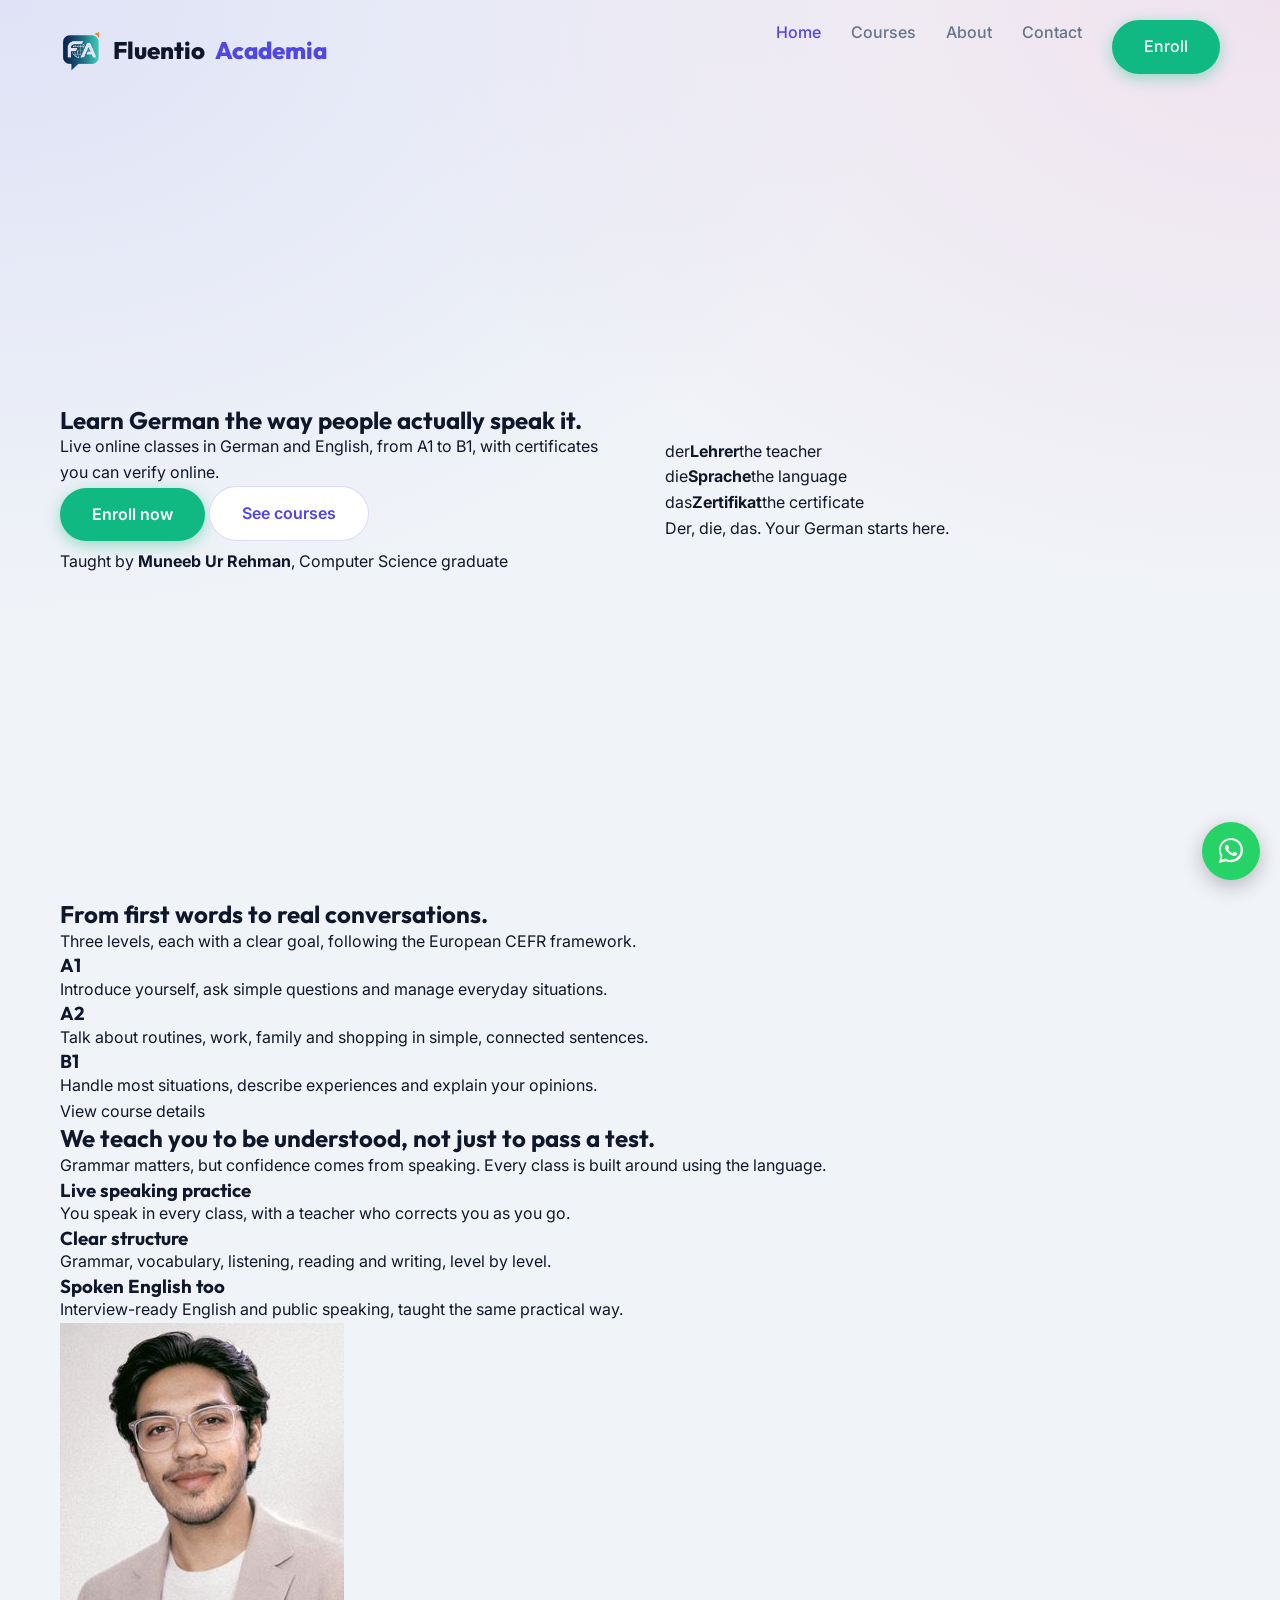
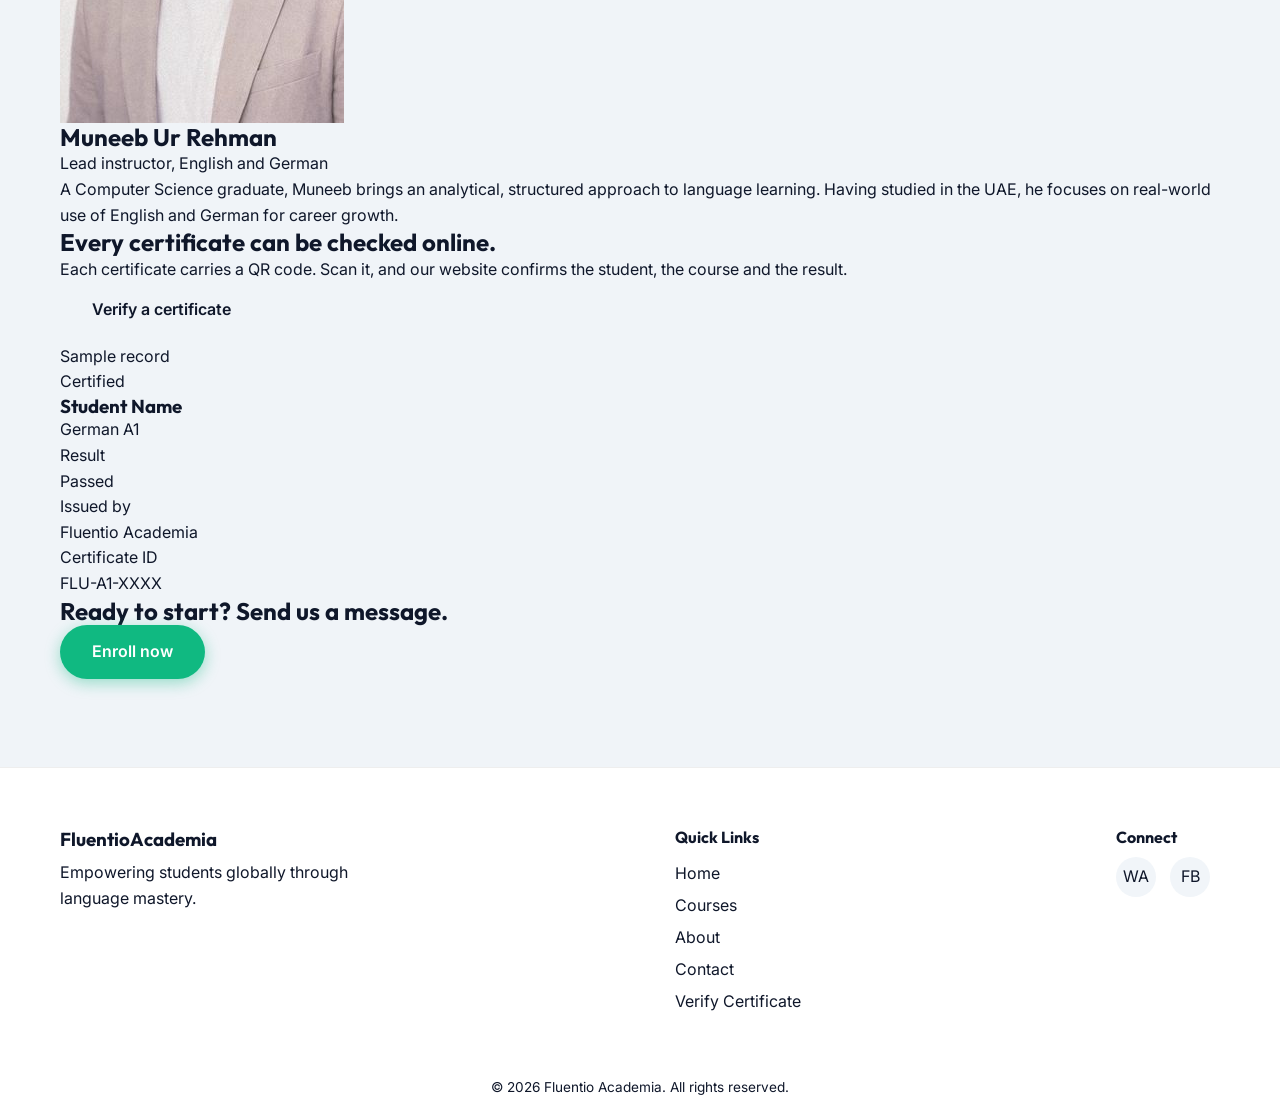
==== commit 91e47726: "Revise index.html for improved layout and content Updated the structure and content of the index.htm" ====
--- a/index.html
+++ b/index.html
@@ -54,7 +54,7 @@
         <div class="container">
             <nav>
                 <div class="logo">
-                  <img src="assets/logo.png" alt="Fluentio Academia logo">
+                    <img src="assets/logo.png" alt="Fluentio Academia logo">
                     Fluentio<span>Academia</span>
                 </div>
                 <ul class="nav-links">
@@ -62,95 +62,124 @@
                     <li><a href="courses.html">Courses</a></li>
                     <li><a href="about.html">About</a></li>
                     <li><a href="contact.html">Contact</a></li>
-                    <li><a href="courses.html" class="btn btn-primary" style="padding: 8px 20px; font-size: 0.9rem;">Start Learning</a></li>
+                    <li><a href="contact.html" class="btn btn-primary">Enroll</a></li>
                 </ul>
-                <div class="hamburger">
-                    <span></span><span></span><span></span>
-                </div>
+                <div class="hamburger" aria-label="Menu"><span></span><span></span><span></span></div>
             </nav>
         </div>
     </header>
 
+    <main>
     <section class="hero">
         <div class="container hero-grid">
-            <div class="hero-text reveal">
-                <h1>Learn German & English Online <br><span class="gradient-text" id="typewriter"></span></h1>
-                <p>Learn English and German online with structured courses from A1 to B1. Build your grammar, vocabulary, speaking, listening, reading and writing skills with practical lessons and expert guidance.</p>
-                <div class="cta-group">
-                    <a href="courses.html" class="btn btn-primary">Enroll Now</a>
-                    <a href="contact.html" class="btn btn-secondary">Have Questions?</a>
+            <div>
+                <h1>Learn German the way people actually speak it.</h1>
+                <p class="lead">Live online classes in German and English, from A1 to B1, with certificates you can verify online.</p>
+                <div class="actions">
+                    <a href="contact.html" class="btn btn-primary">Enroll now</a>
+                    <a href="courses.html" class="btn btn-secondary">See courses</a>
                 </div>
+                <p class="byline">Taught by <b>Muneeb Ur Rehman</b>, Computer Science graduate </p>
             </div>
-            <div class="hero-visual reveal">
-                <div class="blob blob-1"></div>
-                <div class="blob blob-2"></div>
-                <div class="hero-card-glass">
-                    <h3 style="margin-bottom: 10px;">Why Fluentio?</h3>
-                    <p style="font-size: 0.9rem; color: #475569;">"I finally feel confident speaking in meetings."</p>
-                    <div style="margin-top: 15px; display: flex; align-items: center; gap: 10px;">
-                        <div style="width: 40px; height: 40px; background: #ddd; border-radius: 50%; background-image: url('https://images.unsplash.com/photo-1534528741775-53994a69daeb?auto=format&fit=crop&w=64&h=64'); background-size: cover;"></div>
-                        <small><b>Sarah K.</b> <br> English Student</small>
-                    </div>
-                </div>
+            <div class="words" aria-label="German articles: der, die, das">
+                <div class="word"><span class="art der">der</span><strong>Lehrer</strong><span class="en">the teacher</span></div>
+                <div class="word"><span class="art die">die</span><strong>Sprache</strong><span class="en">the language</span></div>
+                <div class="word"><span class="art das">das</span><strong>Zertifikat</strong><span class="en">the certificate</span></div>
+                <p class="words-cap">Der, die, das. Your German starts here.</p>
             </div>
         </div>
     </section>
 
-    <section class="section-padding">
+    <section class="sec levels">
         <div class="container">
-            <div class="text-center reveal">
-                <h2>Not Just Another Language Class</h2>
-                <p style="color: var(--gray);">We bridge the gap between textbook knowledge and real-world confidence.</p>
+            <h2 class="big">From first words to real conversations.</h2>
+            <p class="kicker-p">Three levels, each with a clear goal, following the European CEFR framework.</p>
+            <div class="track">
+                <div class="lv"><h3>A1</h3><p>Introduce yourself, ask simple questions and manage everyday situations.</p></div>
+                <div class="lv"><h3>A2</h3><p>Talk about routines, work, family and shopping in simple, connected sentences.</p></div>
+                <div class="lv"><h3>B1</h3><p>Handle most situations, describe experiences and explain your opinions.</p></div>
             </div>
-            
-            <div class="feature-grid">
-                <div class="card reveal">
-                    <div class="icon-box">🎤</div>
-                    <h3>Public Speaking</h3>
-                    <p style="color: var(--gray);">Master the art of debating and public speaking. We train you to speak effectively in any situation.</p>
-                </div>
-                <div class="card reveal">
-                    <div class="icon-box">🇩🇪</div>
-                    <h3>German A1 - A2</h3>
-                    <p style="color: var(--gray);">Structured pathways to help you speak German with confidence in months, not years.</p>
-                </div>
-                <div class="card reveal">
-                    <div class="icon-box">🤝</div>
-                    <h3>Real Communication</h3>
-                    <p style="color: var(--gray);">Our philosophy: We teach you how to be understood, not just how to pass a written test.</p>
-                </div>
+            <a href="courses.html" class="more">View course details</a>
+        </div>
+    </section>
+
+    <section class="sec">
+        <div class="container why-grid">
+            <div>
+                <h2 class="big">We teach you to be understood, not just to pass a test.</h2>
+                <p class="kicker-p">Grammar matters, but confidence comes from speaking. Every class is built around using the language.</p>
+            </div>
+            <ul class="points">
+                <li><h3>Live speaking practice</h3><p>You speak in every class, with a teacher who corrects you as you go.</p></li>
+                <li><h3>Clear structure</h3><p>Grammar, vocabulary, listening, reading and writing, level by level.</p></li>
+                <li><h3>Spoken English too</h3><p>Interview-ready English and public speaking, taught the same practical way.</p></li>
+            </ul>
+        </div>
+    </section>
+
+    <section class="sec teach">
+        <div class="container teach-grid">
+            <img src="assets/muneeb.jpg" alt="Muneeb Ur Rehman, lead instructor">
+            <div>
+                <h2>Muneeb Ur Rehman</h2>
+                <div class="role">Lead instructor, English and German</div>
+                <p class="bio">A Computer Science graduate, Muneeb brings an analytical, structured approach to language learning. Having studied in the UAE, he focuses on real-world use of English and German for career growth.</p>
             </div>
         </div>
     </section>
+
+    <section class="sec verify">
+        <div class="container verify-grid">
+            <div>
+                <h2 class="big">Every certificate can be checked online.</h2>
+                <p class="kicker-p">Each certificate carries a QR code. Scan it, and our website confirms the student, the course and the result.</p>
+                <a href="verify.html" class="btn">Verify a certificate</a>
+            </div>
+            <div class="record" aria-label="Sample certificate record">
+                <div class="lab">Sample record</div>
+                <span class="ok">Certified</span>
+                <h3>Student Name</h3>
+                <div class="c">German A1</div>
+                <dl><dt>Result</dt><dd>Passed</dd><dt>Issued by</dt><dd>Fluentio Academia</dd><dt>Certificate ID</dt><dd>FLU-A1-XXXX</dd></dl>
+            </div>
+        </div>
+    </section>
+
+    <section class="sec">
+        <div class="container closing-box">
+            <h2>Ready to start? Send us a message.</h2>
+            <a href="contact.html" class="btn btn-primary">Enroll now</a>
+        </div>
+    </section>
+    </main>
 
     <footer>
         <div class="container">
             <div class="footer-content">
                 <div>
                     <h3>Fluentio<span>Academia</span></h3>
-                    <p style="color: var(--gray); font-size: 0.9rem; max-width: 300px; margin-top: 10px;">
-                        Empowering students globally through language mastery.
-                    </p>
+                    <p style="max-width: 300px; margin-top: 10px;">Empowering students globally through language mastery.</p>
                 </div>
                 <div>
                     <h4>Quick Links</h4>
                     <ul style="margin-top: 10px; line-height: 2;">
                         <li><a href="index.html">Home</a></li>
                         <li><a href="courses.html">Courses</a></li>
+                        <li><a href="about.html">About</a></li>
                         <li><a href="contact.html">Contact</a></li>
+                        <li><a href="verify.html">Verify Certificate</a></li>
                     </ul>
                 </div>
                 <div>
                     <h4>Connect</h4>
                     <div class="socials" style="margin-top: 10px;">
-                        <a href="#">IG</a>
-                        <a href="https://www.facebook.com/profile.php?id=61594487991673" target="_blank" rel="noopener">FB</a>
-                        <a href="#">TT</a>
+                        <a href="https://wa.me/923415102172" target="_blank" rel="noopener" aria-label="WhatsApp">WA</a>
+                        <a href="https://www.facebook.com/profile.php?id=61594487991673" target="_blank" rel="noopener" aria-label="Facebook">FB</a>
                     </div>
                 </div>
             </div>
-            <div style="border-top: 1px solid #eee; padding-top: 20px; text-align: center; color: var(--gray); font-size: 0.8rem;">
-                &copy; <span id="year"></span> Fluentio Academia. Designed with care.
+            <div style="border-top: 1px solid var(--line); padding-top: 20px; text-align: center; font-size: 0.85rem;">
+                &copy; <span id="year"></span> Fluentio Academia. All rights reserved.
             </div>
         </div>
     </footer>
